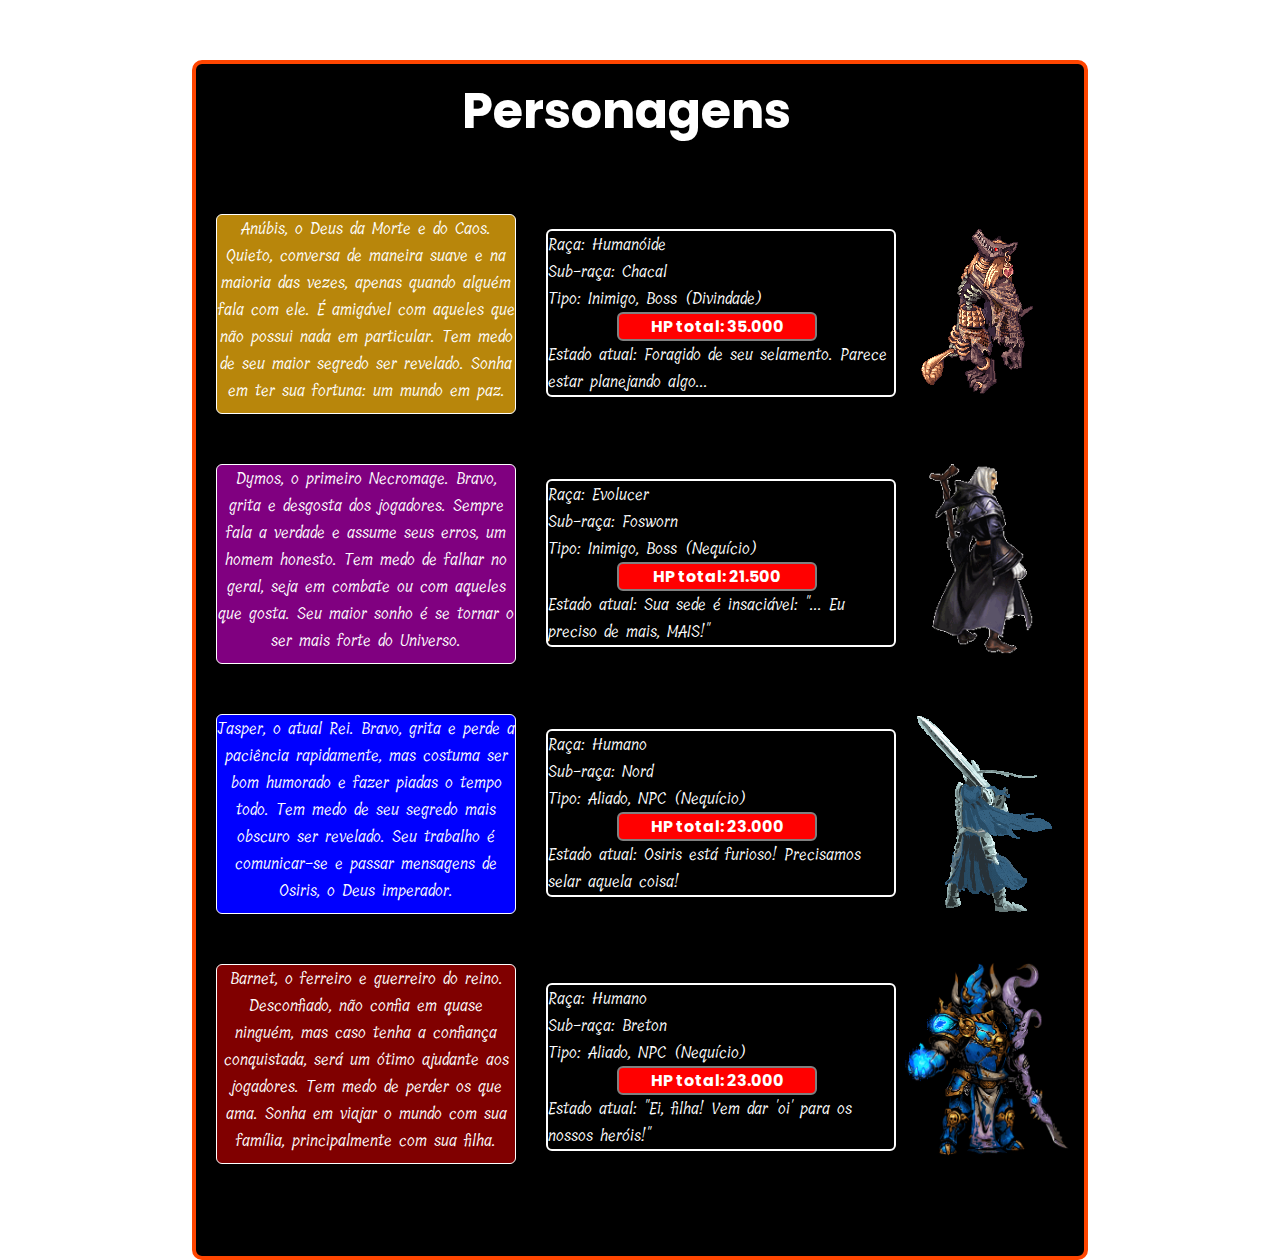
==== index.html @ c74101ae "Add files via upload" ====
<!DOCTYPE html>
<html lang="pt-br">
    <head>
        <title>Aedon Web</title>
        <link rel="shortcut icon" type="image/png" href="src/images/anubis.gif" />
        <meta charset="utf-8">
        <meta http-equiv="X-UA-Compatible" content="IE=edge">
        <meta name="viewport" content="width=device-width, initial-scale=1.0">
        <link rel="stylesheet" href="/src/css/style.css">
    </head>
    <body class="all">
        <video class="backgroundvideo" autoplay muted loop>
            <source src="src/videos/the_background_-_22126 (Original).mp4">
        </video>
        <header class="header">
            <h1 class="logo">Aedon Web</h1>
            <nav class="hnav">

            </nav>
        </header>
        <div>
            <div class="characters">
                <h2>Personagens</h2>
                <div class="dsc">
                    <div class="anubis">
                        <img src="src/images/anubis-ragnarok-anubis.gif">
                    </div>
                    <div class="texta">
                        Anúbis, o Deus da Morte e do Caos. Quieto, conversa de maneira suave e na maioria das vezes, apenas quando alguém fala com ele. É amigável com aqueles
                        que não possui nada em particular. Tem medo de seu maior segredo ser revelado. Sonha em ter sua fortuna: um mundo em paz.
                    </div>
                    <div class="fichaanubis">
                        <div class="especiea">
                            Raça: Humanóide <br>
                            Sub-raça: Chacal <br>
                            Tipo: Inimigo, Boss (Divindade)
                        </div>
                        <div class="statusa">
                            <h4>HP total: 35.000</h4>
                            Estado atual: Foragido de seu selamento. Parece estar planejando algo...
                        </div>
                    </div>
                    <div class="dymos">
                        <img src="src/images/dragons-crown-fantasy.gif">
                    </div>
                    <div class="textb">
                        Dymos, o primeiro Necromage. Bravo, grita e desgosta dos jogadores. Sempre fala a verdade e assume seus erros, um homem honesto. Tem medo
                        de falhar no geral, seja em combate ou com aqueles que gosta. Seu maior sonho é se tornar o ser mais forte do Universo.
                    </div>
                    <div class="fichadymos">
                        <div class="especieb">
                            Raça: Evolucer <br>
                            Sub-raça: Fosworn <br>
                            Tipo: Inimigo, Boss (Nequício)
                        </div>
                        <div class="statusb">
                            <h4>HP total: 21.500</h4>
                            Estado atual: Sua sede é insaciável: "... Eu preciso de mais, MAIS!"
                        </div>
                    </div>
                    <div class="reijasper">
                        <img src="src/images/artorias-dark-souls (1).gif">
                    </div>
                    <div class="textc">
                        Jasper, o atual Rei. Bravo, grita e perde a paciência rapidamente, mas costuma ser bom humorado e fazer piadas o tempo todo. Tem medo
                        de seu segredo mais obscuro ser revelado. Seu trabalho é comunicar-se e passar mensagens de Osiris, o Deus imperador.
                    </div>
                    <div class="fichajasper">
                        <div class="especiec">
                            Raça: Humano <br>
                            Sub-raça: Nord <br>
                            Tipo: Aliado, NPC (Nequício)
                        </div>
                        <div class="statusc">
                            <h4>HP total: 23.000</h4>
                            Estado atual: Osiris está furioso! Precisamos selar aquela coisa!
                        </div>
                    </div>
                    <div class="barnet">
                        <img src="src/images/tzeentch-chosen-warhammer-fantasy.gif">
                    </div>
                    <div class="textd">
                        Barnet, o ferreiro e guerreiro do reino. Desconfiado, não confia em quase ninguém, mas caso tenha a confiança conquistada, será um ótimo ajudante aos
                        jogadores. Tem medo de perder os que ama. Sonha em viajar o mundo com sua família, principalmente com sua filha.    
                    </div>
                    <div class="fichabarnet">
                        <div class="especied">
                            Raça: Humano <br>
                            Sub-raça: Breton <br>
                            Tipo: Aliado, NPC (Nequício)
                        </div>
                        <div class="statusd">
                            <h4>HP total: 23.000</h4>
                            Estado atual: "Ei, filha! Vem dar 'oi' para os nossos heróis!"
                        </div>
                    </div>
                </div>
                
            </div>
        </div>
    </body>
</html>
---- src/css/style.css ----
@import url('https://fonts.googleapis.com/css2?family=Nanum+Pen+Script&family=Poppins:ital,wght@0,300;1,300&family=Tillana&display=swap');

* {
    margin: 0;
    padding: 0;
    box-sizing: border-box;
    font-family: 'Tillana', cursive;
}
.all{
    width: 100%;
    height: 100vh;
    display: flex;
    justify-content: center;
    align-items: center;
    color: white;
}
.backgroundvideo {
    position: fixed;
    top: 0;
    left: 0;
    object-fit: cover;
    width: 100%;
    height: 100%;
    z-index: 1;
}
.header {
    position: absolute;
    z-index: 2;
    top: 0;
    left: 0;
    width: 100%;
    height: 60px;
}
.header button {
    width: 50px;
    height: 50px;
    background: transparent;
    border: 2px solid white;
    outline: gray;
    border-radius: 6px;
    cursor: pointer;
    margin-left: 5px;
    transition: .5s;
}
.logo {
    position: absolute;
    z-index: 99;
    top: 0;
    left: 20px;
    color: white;
    font-family: 'Poppins', cursive;
}
.characters {
    position: absolute;
    display: flex;
    top: 60px;
    left: 15%;
    right: 15%;
    height: 1200px;
    border: 4px solid orangered;
    background-color: black;
    border-radius: 10px;
    z-index: 99;
}
.characters h2 {
    position: absolute;
    font-size: 3.1em;
    top: 10px;
    left: 30%;
    font-family: 'Poppins', sans-serif;
}
.anubis {
    position: absolute;
    top: 150px;
    right: 30px;
    width: 150px;
    height: 200px;
}
.dsc .texta{
    position: relative;
    background-color: darkgoldenrod;
    border: 1px solid white;
    overflow: hidden;
    border-radius: 6px;
    text-align: center;
    top: 150px;
    left: 20px;
    width: 300px;
    height: 200px;    
}
.dsc .textb{
    position: relative;
    background-color: purple;
    border: 1px solid white;
    overflow: hidden;
    border-radius: 6px;
    text-align: center;
    top: 200px;
    left: 20px;
    width: 300px;
    height: 200px;    
}
.dsc .textc{
    position: relative;
    background-color: blue;
    border: 1px solid white;
    overflow: hidden;
    border-radius: 6px;
    text-align: center;
    top: 250px;
    left: 20px;
    width: 300px;
    height: 200px;    
}
.dsc .textd{
    position: relative;
    background-color: maroon;
    border: 1px solid white;
    overflow: hidden;
    border-radius: 6px;
    text-align: center;
    top: 300px;
    left: 20px;
    width: 300px;
    height: 200px;    
}
.fichaanubis {
    position: absolute;
    font-family: 'Poppins', sans-serif;
    border: 2px solid white;
    background-color: black;
    top: 165px;
    left: 350px;
    border-radius: 6px;
    width: 350px;
}
.fichaanubis h4 {
    position: relative;
    font-family: 'Poppins', sans-serif;
    background-color: red;
    border: 2px solid gray;
    border-radius: 6px;
    left: 20%;
    text-align: center;
    width: 200px;
}
.dymos {
    position: absolute;
    top: 400px;
    right: 20px;
    width: 150px;
    height: 200px;
}
.dymos img{
    width: 120px;
    height: 190px;
}
.fichadymos{
    position: absolute;
    font-family: 'Poppins', sans-serif;
    border: 2px solid white;
    background-color: black;
    top: 415px;
    left: 350px;
    border-radius: 6px;
    width: 350px;
}
.fichadymos h4 {
    position: relative;
    font-family: 'Poppins', sans-serif;
    background-color: red;
    border: 2px solid gray;
    border-radius: 6px;
    left: 20%;
    text-align: center;
    width: 200px;
}
.reijasper {
    position: absolute;
    top: 650px;
    right: 55px;
    width: 150px;
    height: 200px;
}
.fichajasper{
    position: absolute;
    font-family: 'Poppins', sans-serif;
    border: 2px solid white;
    background-color: black;
    top: 665px;
    left: 350px;
    border-radius: 6px;
    width: 350px;
}
.fichajasper h4 {
    position: relative;
    font-family: 'Poppins', sans-serif;
    background-color: red;
    border: 2px solid gray;
    border-radius: 6px;
    left: 20%;
    text-align: center;
    width: 200px;
}
.barnet {
    position: absolute;
    bottom: 100px;
    right: 35px;
    width: 150px;
    height: 200px;
}
.barnet img{
    width: 175px;
    height: 200px;
}
.fichabarnet{
    position: absolute;
    font-family: 'Poppins', sans-serif;
    border: 2px solid white;
    background-color: black;
    bottom: 105px;
    left: 350px;
    border-radius: 6px;
    width: 350px;
}
.fichabarnet h4 {
    position: relative;
    font-family: 'Poppins', sans-serif;
    background-color: red;
    border: 2px solid gray;
    border-radius: 6px;
    left: 20%;
    text-align: center;
    width: 200px;
}
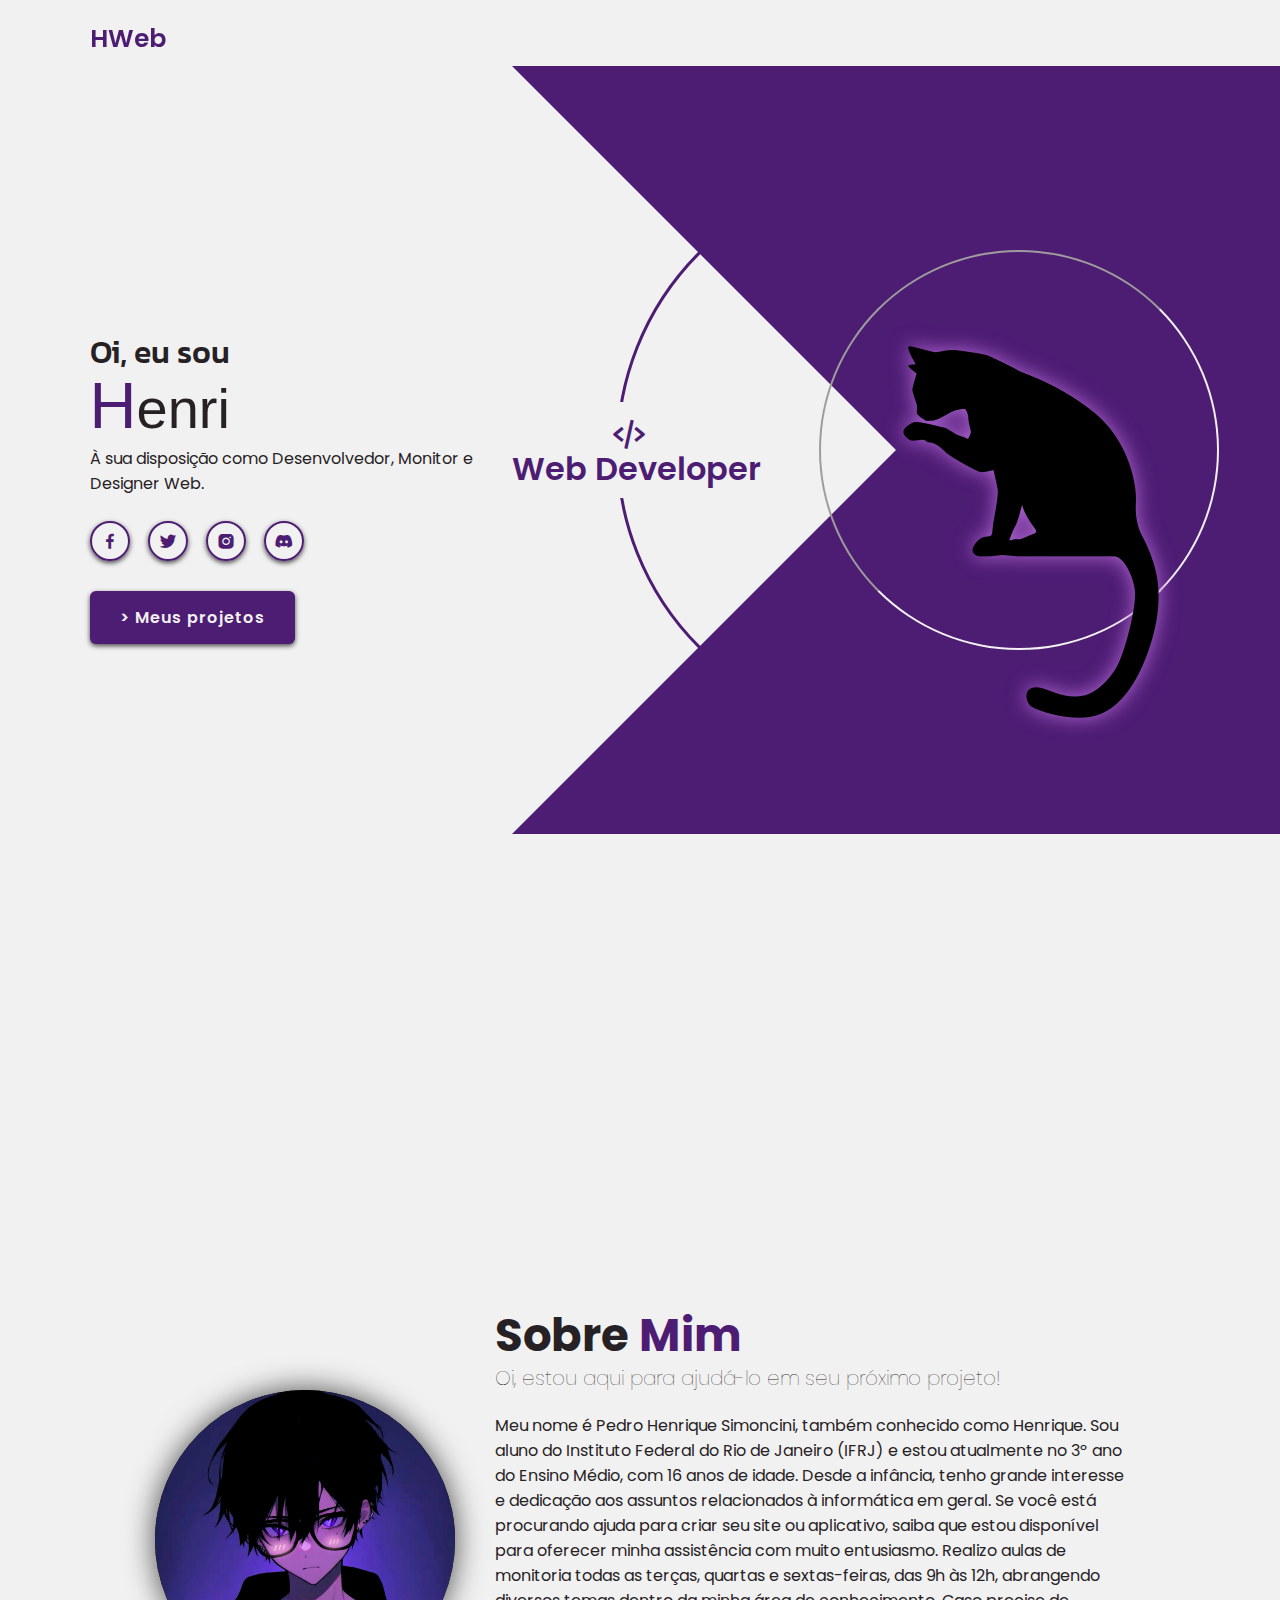
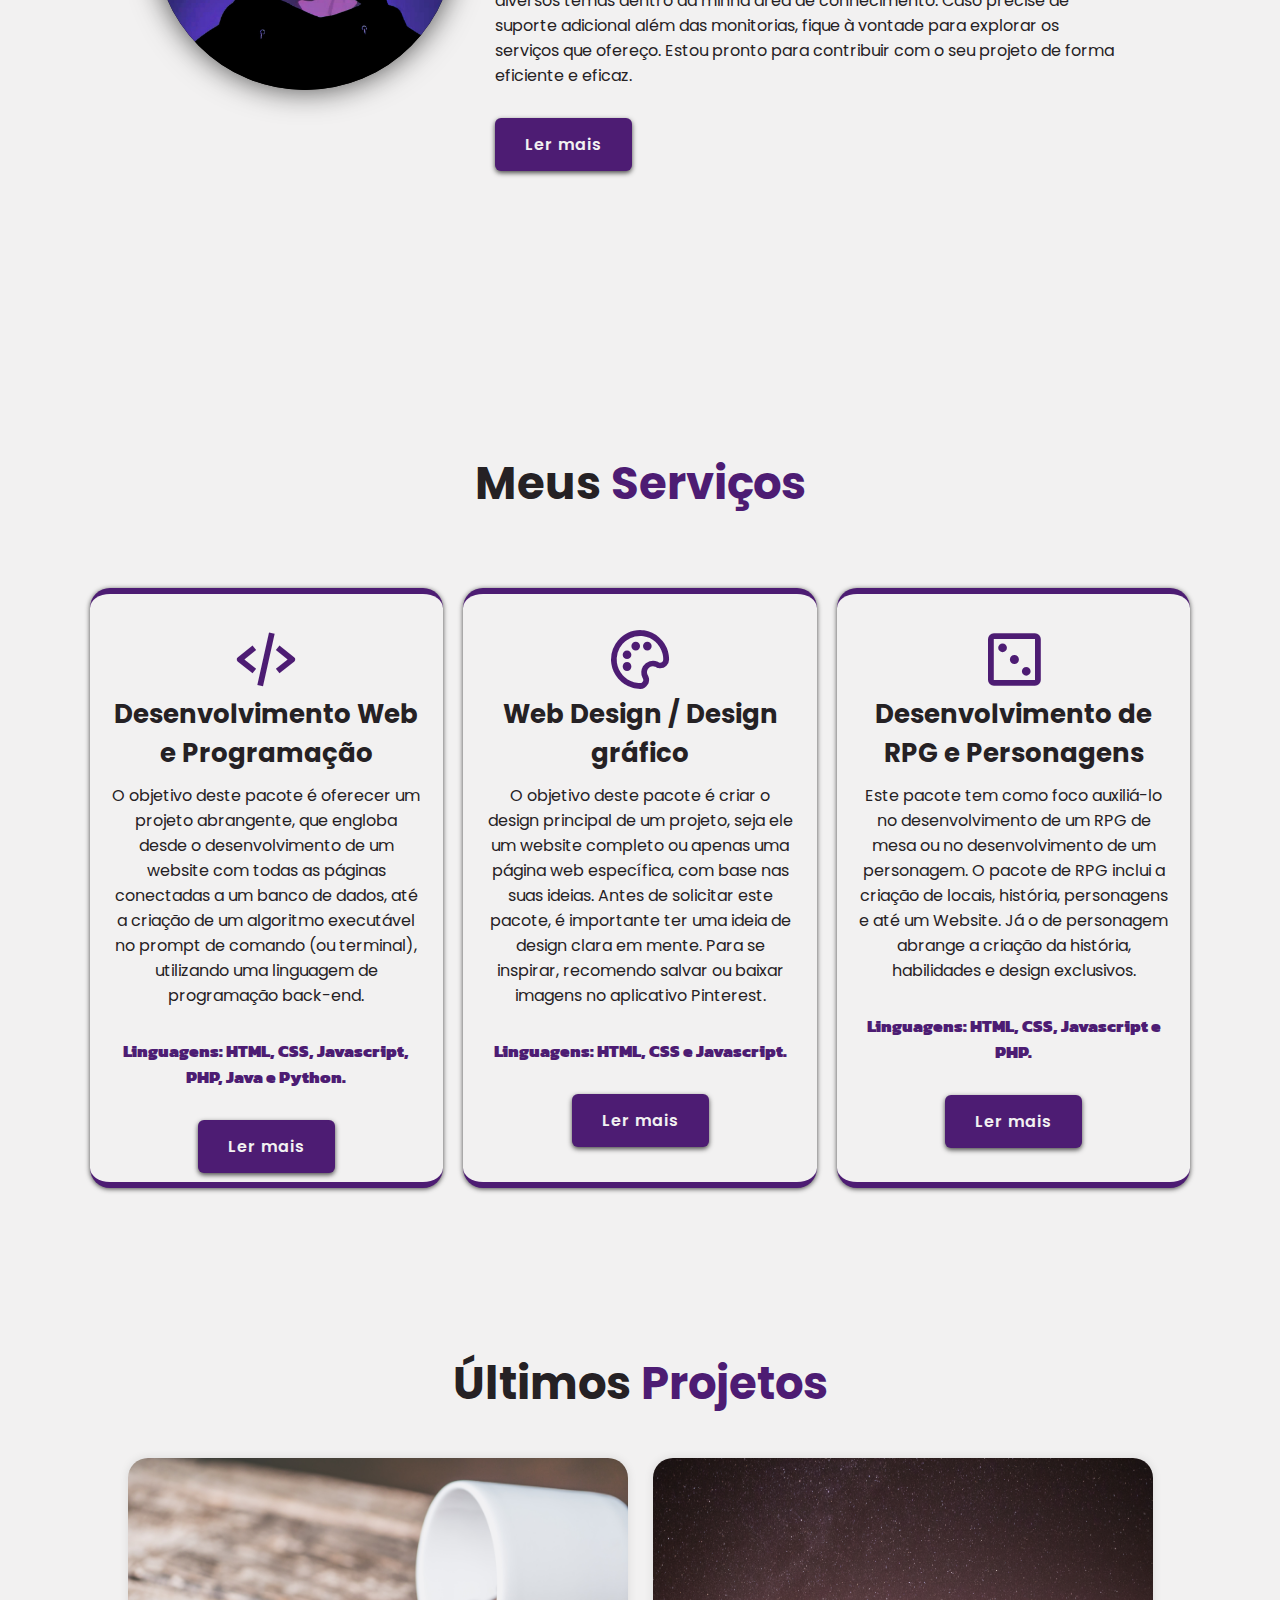
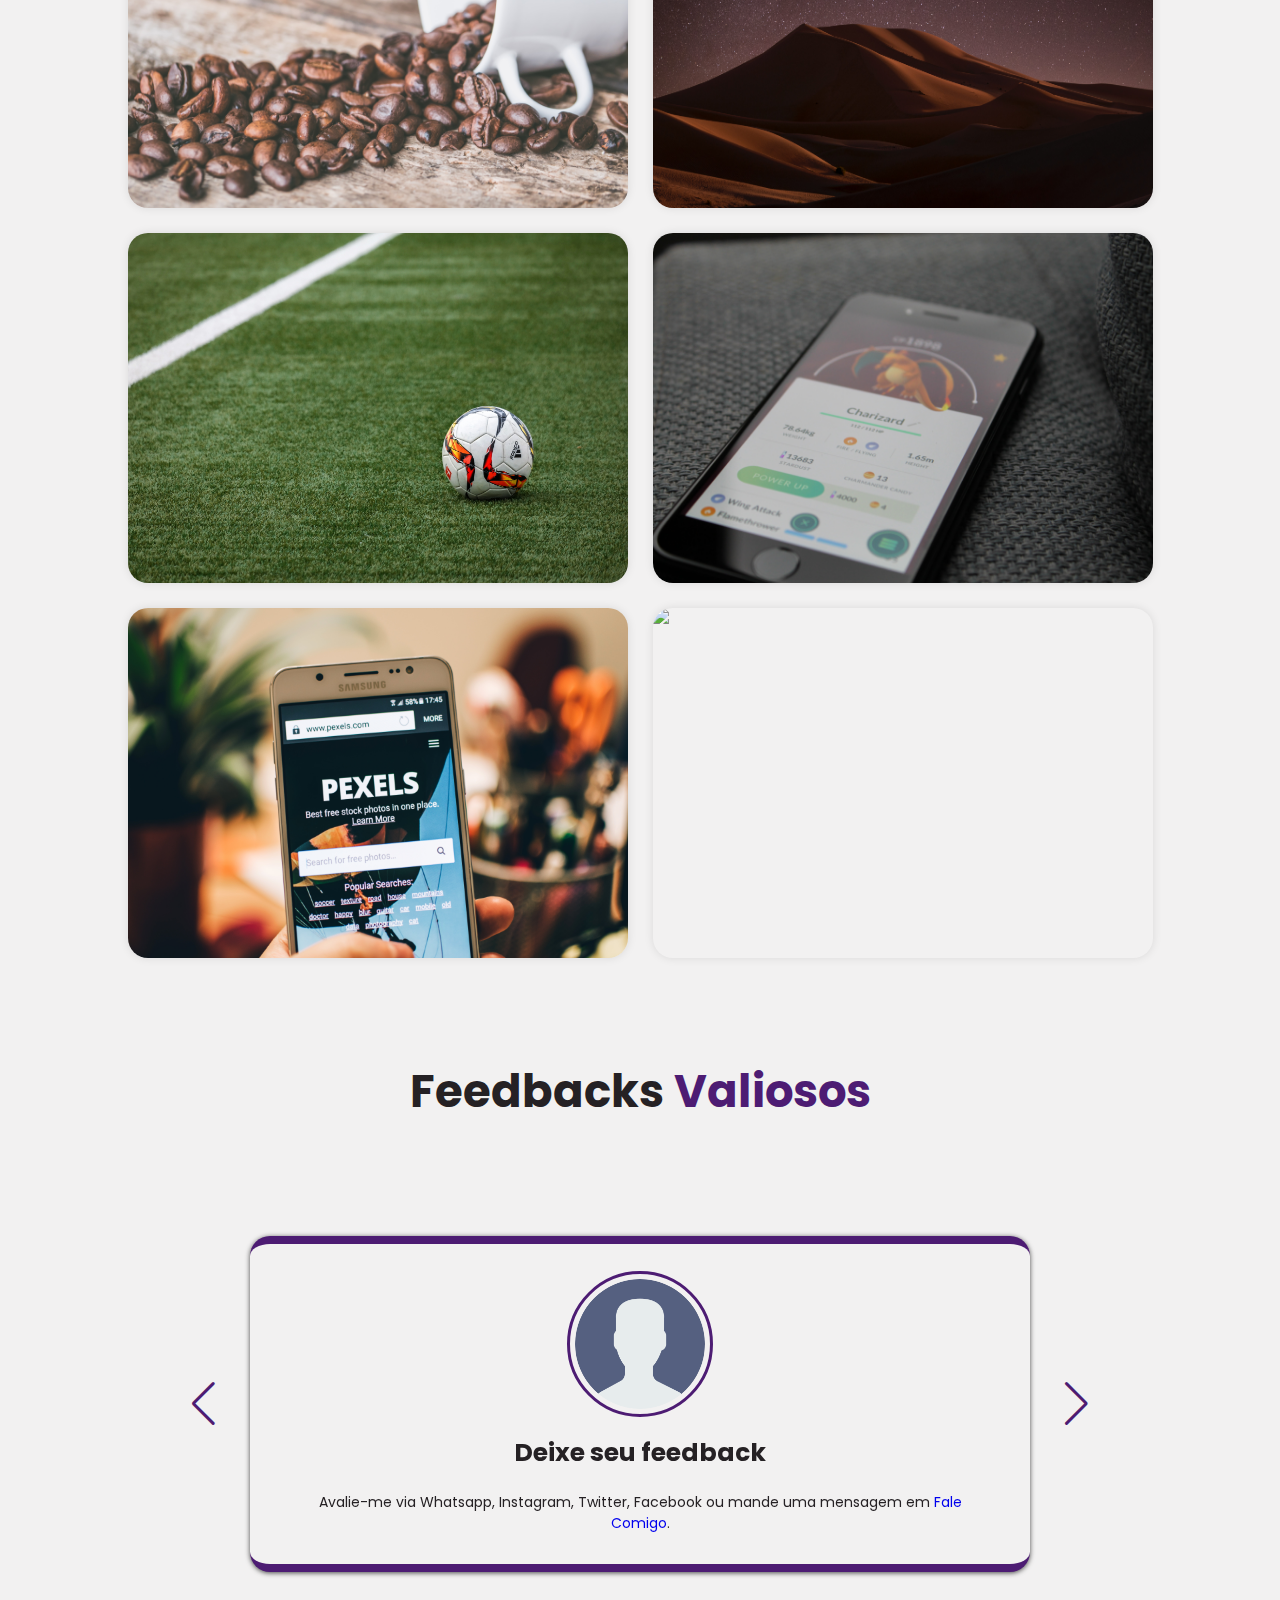
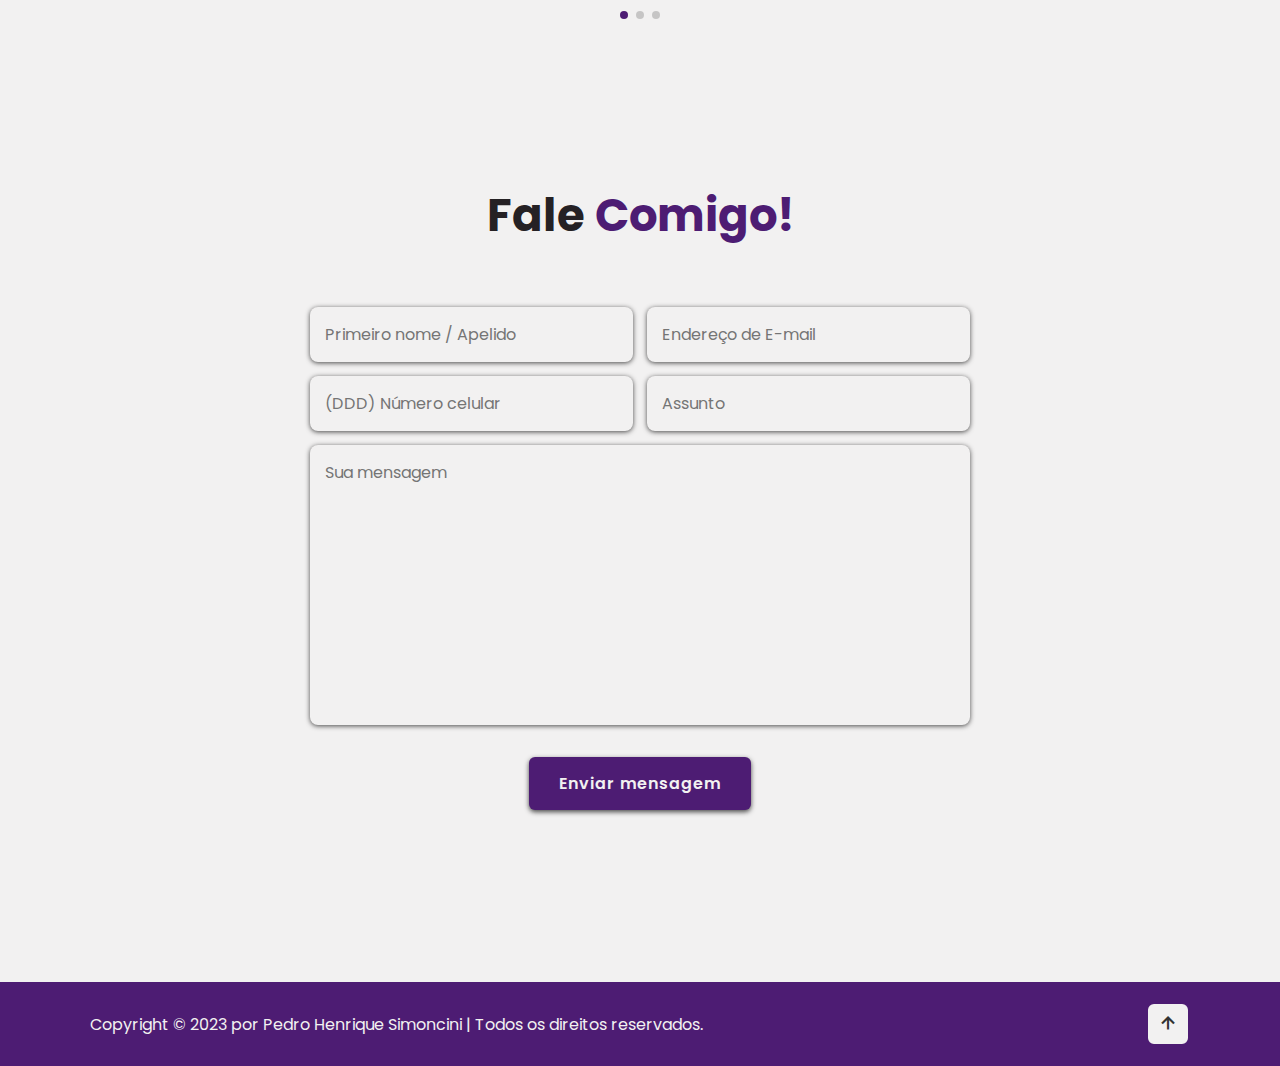
==== commit bd1c7aa1: "Add files via upload" ====
--- a/index.html
+++ b/index.html
@@ -1,102 +1,286 @@
 <!DOCTYPE html>
 <html lang="pt-br">
-    <head>
-        <title>Aedon Web</title>
-        <link rel="shortcut icon" type="image/png" href="src/images/anubis.gif" />
-        <meta charset="utf-8">
-        <meta http-equiv="X-UA-Compatible" content="IE=edge">
-        <meta name="viewport" content="width=device-width, initial-scale=1.0">
-        <link rel="stylesheet" href="/src/css/style.css">
-    </head>
-    <body class="all">
-        <video class="backgroundvideo" autoplay muted loop>
-            <source src="src/videos/the_background_-_22126 (Original).mp4">
-        </video>
-        <header class="header">
-            <h1 class="logo">Aedon Web</h1>
-            <nav class="hnav">
-
-            </nav>
-        </header>
-        <div>
-            <div class="characters">
-                <h2>Personagens</h2>
-                <div class="dsc">
-                    <div class="anubis">
-                        <img src="src/images/anubis-ragnarok-anubis.gif">
+<!--
+Duplicar Linha = Shift + Alt + Seta
+Mover Linha = Alt + Seta
+Apagar Linha = Ctrl + Shift + K
+Multi Ocorrências = Ctrl + D
+Multi Seleção = Alt + Click
+Zen Mode = Ctrl + K Z
+IntelliSense = Ctrl + Espaço-->
+
+<head>
+    <meta charset="UTF-8">
+    <meta http-equiv="X-UA-Compatible" content="IE=edge">
+    <meta name="viewport" content="width=device-width, initial-scale=1.0">
+    <link rel="shortcut icon" type="image/png" href="images/letter-h.png">
+    <title>Henri's Web Assistant</title>
+    <link href="https://fonts.cdnfonts.com/css/warm-stories" rel="stylesheet">
+    <link href="https://fonts.cdnfonts.com/css/little-penguin" rel="stylesheet">
+    <link rel="preconnect" href="https://fonts.googleapis.com">
+    <link rel="preconnect" href="https://fonts.gstatic.com" crossorigin>
+    <link
+        href="https://fonts.googleapis.com/css2?family=Kanit:ital,wght@1,200&family=Lugrasimo&family=Montserrat:wght@500&family=Poppins:wght@500&display=swap"
+        rel="stylesheet">
+    <!-- swiper css -->
+    <link rel="stylesheet" href="https://cdn.jsdelivr.net/npm/swiper@10/swiper-bundle.min.css" />
+
+    <!-- box icons -->
+    <link href='https://unpkg.com/boxicons@2.1.4/css/boxicons.min.css' rel='stylesheet'>
+
+    <!-- custom css -->
+    <link rel="stylesheet" href="src/css/style.css">
+</head>
+
+<body>
+    <!-- header design -->
+    <header class="header">
+        <a href="index.html" class="logo">HWeb</a>
+        <nav class="navbar">
+            <a href="#home" class="active">Início</a>
+            <a href="#about">Sobre</a>
+            <a href="#services">Serviços</a>
+            <a href="#portfolio">Portfolio</a>
+            <a href="#contact">Contato</a>
+        </nav>
+        <div class="bx bx-moon" id="darkMode-icon"></div>
+
+        <div class="bx bx-menu" id="menu-icon"></div>
+    </header>
+    <!-- home section design -->
+    <section class="home" id="home">
+        <div class="home-content">
+            <h3>Oi, eu sou</h3>
+            <h1>Henri</h1>
+            <p>À sua disposição como Desenvolvedor, Monitor e Designer Web.</p>
+            <div class="social-media">
+                <a target="_blank" href="https://www.facebook.com/profile.php?id=100011572300185"><i
+                        class='bx bxl-facebook'></i></a>
+                <a target="_blank" href="https://twitter.com/henritdb"><i class='bx bxl-twitter'></i></a>
+                <a target="_blank" href="https://www.instagram.com/henri_eb/"><i class='bx bxl-instagram-alt'></i></a>
+                <a target="_blank" href="https://discord.gg/rafBBfaaJK"><i class='bx bxl-discord-alt'></i></a>
+            </div>
+            <a href="#portfolio" class="btn">> Meus projetos</a>
+        </div>
+        <div class="profession-container">
+            <div class="profession-box">
+                <div class="profession" style="--i:0;">
+                    <i class='bx bx-code-alt'></i>
+                    <h3>Web Developer</h3>
+                </div>
+                <div class="profession" style="--i:1;">
+                    <i class='bx bx-palette'></i>
+                    <h3>Web Designer</h3>
+                </div>
+                <div class="profession" style="--i:2;">
+                    <i class='bx bxs-edit-alt'></i>
+                    <h3>Photo Editor</h3>
+                </div>
+                <div class="profession" style="--i:3;">
+                    <i class='bx bx-dice-3'></i>
+                    <h3>Web Helper</h3>
+                </div>
+                <div class="circle">
+                </div>
+            </div>
+            <div class="overlay">
+            </div>
+            <div class="home-img">
+                <img src="src/images/pngwing.com (19).png">
+            </div>
+        </div>
+
+    </section>
+    <!-- about section design -->
+    <section class="about" id="about">
+
+        <div class="about-img">
+            <img src="src/images/Design sem nome (1).png" alt="">
+        </div>
+        <div class="about-content">
+            <h2 class="heading">Sobre <span>Mim</span></h2>
+            <h3>Oi, estou aqui para ajudá-lo em seu próximo projeto!</h3>
+            <p>Meu nome é Pedro Henrique Simoncini, também conhecido como Henrique. Sou aluno do Instituto Federal do
+                Rio de Janeiro (IFRJ) e estou atualmente no 3º ano do Ensino Médio, com 16 anos de idade. Desde a
+                infância, tenho grande interesse e dedicação aos assuntos relacionados à informática em geral.
+
+                Se você está procurando ajuda para criar seu site ou aplicativo, saiba que estou disponível para
+                oferecer minha assistência com muito entusiasmo. Realizo aulas de monitoria todas as terças, quartas e
+                sextas-feiras, das 9h às 12h, abrangendo diversos temas dentro da minha área de conhecimento.
+
+                Caso precise de suporte adicional além das monitorias, fique à vontade para explorar os serviços que
+                ofereço. Estou pronto para contribuir com o seu projeto de forma eficiente e eficaz.</p>
+            <a href="about.html" class="btn">Ler mais</a>
+        </div>
+    </section>
+    <!-- services section design -->
+    <section class="services" id="services">
+        <h2 class="heading">Meus <span>Serviços</span></h2>
+        <div class="services-container">
+            <div class="services-box">
+                <i class=' bx bx-code-alt'></i>
+                <h3>Desenvolvimento Web e Programação</h3>
+                <p>O objetivo deste pacote é oferecer um projeto abrangente, que engloba desde o desenvolvimento de um
+                    website com todas as páginas conectadas a um banco de dados, até a criação de um algoritmo
+                    executável no prompt de comando (ou terminal), utilizando uma linguagem de programação back-end.<br>
+                <div class="linguagem">Linguagens: HTML, CSS, Javascript, PHP, Java e Python.</div>
+                </p>
+                <a href="services.html" class="btn">Ler mais</a>
+            </div>
+            <div class="services-box">
+                <i class='bx bx-palette'></i>
+                <h3>Web Design / Design gráfico</h3>
+                <p>O objetivo deste pacote é criar o design principal de um projeto, seja ele um website completo ou
+                    apenas uma página web específica, com base nas suas ideias. Antes de solicitar este pacote, é
+                    importante ter uma ideia de design clara em mente. Para se inspirar, recomendo salvar ou baixar
+                    imagens no aplicativo Pinterest.<br>
+                <div class="linguagem">Linguagens: HTML, CSS e Javascript.</div>
+                </p>
+                <a href="services.html" class="btn">Ler mais</a>
+            </div>
+            <div class="services-box">
+                <i class='bx bx-dice-3'></i>
+                <h3>Desenvolvimento de RPG e Personagens</h3>
+                <p>Este pacote tem como foco auxiliá-lo no desenvolvimento de um RPG de mesa ou no
+                    desenvolvimento de um personagem. O pacote de RPG inclui a criação de locais, história,
+                    personagens e até um Website. Já o de personagem abrange a
+                    criação da história, habilidades e design exclusivos.<br>
+                <div class="linguagem">Linguagens: HTML, CSS, Javascript e PHP.</div>
+                </p>
+
+                <a href="services.html" class="btn">Ler mais</a>
+            </div>
+        </div>
+    </section>
+    <!-- portfolio section design -->
+    <section class="portfolio" id="portfolio">
+        <h2 class="heading">Últimos <span>Projetos</span></h2>
+        <div class="portfolio-container">
+            <div class="portfolio-box">
+                <img src="src/images/pexels-jessica-lewis-creative-606545.jpg">
+                <div class="portfolio-layer">
+                    <h4>Web Caffe</h4>
+                    <p>Um Website dedicado a uma loja de café. Feito com o sonho de
+                        criar uma cafeteria acolhedora para entusiastas da leitura, jogadores e programadores.</p>
+                    <a href="comingsoon.html"><i class=' bx bx-link-external'></i></a>
+                </div>
+            </div>
+            <div class="portfolio-box">
+                <img src="src/images/pexels-walid-ahmad-847402.jpg">
+                <div class="portfolio-layer">
+                    <h4>Aedon Web RPG</h4>
+                    <p>Futuro website destinado a criar um player online para RPG de mesa, com recursos de
+                        personalização e servidores.
+                    </p>
+                    <a href="comingsoon.html"><i class=' bx bx-link-external'></i></a>
+                </div>
+            </div>
+            <div class="portfolio-box">
+                <img src="src/images/pexels-pixabay-274506.jpg">
+                <div class="portfolio-layer">
+                    <h4>Soccer Store</h4>
+                    <p>Uma pequena loja virtual para marketing de recursos relacionados a futebol.</p>
+                    <a href="comingsoon.html"><i class=' bx bx-link-external'></i></a>
+                </div>
+            </div>
+            <div class="portfolio-box">
+                <img src="src/images/pexels-anton-243698.jpg">
+                <div class="portfolio-layer">
+                    <h4>Pokébattle Simulator</h4>
+                    <p>Pequeno jogo interativo feito em linguagem Java, com ASCII Art, executável no CMD.</p>
+                    <a href="comingsoon.html"><i class=' bx bx-link-external'></i></a>
+                </div>
+            </div>
+            <div class="portfolio-box">
+                <img src="src/images/pexels-lisa-fotios-192273.jpg">
+                <div class="portfolio-layer">
+                    <h4>Websites Responsivos</h4>
+                    <p>Demonstrações de sites funcionais em diferentes plataformas digitais.</p>
+                    <a href="comingsoon.html"><i class=' bx bx-link-external'></i></a>
+                </div>
+            </div>
+            <div class="portfolio-box">
+                <img src="src/images/pexels-nataliya-vaitkevich-8939264.jpg">
+                <div class="portfolio-layer">
+                    <h4>Vet Web</h4>
+                    <p>Um Website para atendimento virtual de animais, desenvolvido para clínicas veterinárias.</p>
+                    <a href="comingsoon.html"><i class=' bx bx-link-external'></i></a>
+                </div>
+            </div>
+
+        </div>
+    </section>
+    <!-- testimonial design -->
+    <h2 class="heading">Feedbacks <span>Valiosos</span></h2>
+    <div class="testimonial-container">
+        <div class="testimonial-wrapper">
+            <div class="testimonial-box mySwiper">
+                <div class="testimonial-content swiper-wrapper">
+                    <div class="testimonial-slide swiper-slide">
+                        <img src="src/images/user (1).png" alt="">
+                        <h3>Deixe seu feedback</h3>
+                        <p>Avalie-me via Whatsapp, Instagram, Twitter, Facebook ou mande uma mensagem em <a
+                                href="#contact">Fale Comigo</a>.</p>
                     </div>
-                    <div class="texta">
-                        Anúbis, o Deus da Morte e do Caos. Quieto, conversa de maneira suave e na maioria das vezes, apenas quando alguém fala com ele. É amigável com aqueles
-                        que não possui nada em particular. Tem medo de seu maior segredo ser revelado. Sonha em ter sua fortuna: um mundo em paz.
+                    <div class="testimonial-slide swiper-slide">
+                        <img src="src/images/user (1).png" alt="">
+                        <h3>Deixe seu feedback</h3>
+                        <p>Avalie-me via Whatsapp, Instagram, Twitter, Facebook ou mande uma mensagem em <a
+                                href="#contact">Fale Comigo</a>.</p>
                     </div>
-                    <div class="fichaanubis">
-                        <div class="especiea">
-                            Raça: Humanóide <br>
-                            Sub-raça: Chacal <br>
-                            Tipo: Inimigo, Boss (Divindade)
-                        </div>
-                        <div class="statusa">
-                            <h4>HP total: 35.000</h4>
-                            Estado atual: Foragido de seu selamento. Parece estar planejando algo...
-                        </div>
+                    <div class="testimonial-slide swiper-slide">
+                        <img src="src/images/user (1).png" alt="">
+                        <h3>Deixe seu feedback</h3>
+                        <p>Avalie-me via Whatsapp, Instagram, Twitter, Facebook ou mande uma mensagem em <a
+                                href="#contact">Fale Comigo</a>.</p>
                     </div>
-                    <div class="dymos">
-                        <img src="src/images/dragons-crown-fantasy.gif">
-                    </div>
-                    <div class="textb">
-                        Dymos, o primeiro Necromage. Bravo, grita e desgosta dos jogadores. Sempre fala a verdade e assume seus erros, um homem honesto. Tem medo
-                        de falhar no geral, seja em combate ou com aqueles que gosta. Seu maior sonho é se tornar o ser mais forte do Universo.
-                    </div>
-                    <div class="fichadymos">
-                        <div class="especieb">
-                            Raça: Evolucer <br>
-                            Sub-raça: Fosworn <br>
-                            Tipo: Inimigo, Boss (Nequício)
-                        </div>
-                        <div class="statusb">
-                            <h4>HP total: 21.500</h4>
-                            Estado atual: Sua sede é insaciável: "... Eu preciso de mais, MAIS!"
-                        </div>
-                    </div>
-                    <div class="reijasper">
-                        <img src="src/images/artorias-dark-souls (1).gif">
-                    </div>
-                    <div class="textc">
-                        Jasper, o atual Rei. Bravo, grita e perde a paciência rapidamente, mas costuma ser bom humorado e fazer piadas o tempo todo. Tem medo
-                        de seu segredo mais obscuro ser revelado. Seu trabalho é comunicar-se e passar mensagens de Osiris, o Deus imperador.
-                    </div>
-                    <div class="fichajasper">
-                        <div class="especiec">
-                            Raça: Humano <br>
-                            Sub-raça: Nord <br>
-                            Tipo: Aliado, NPC (Nequício)
-                        </div>
-                        <div class="statusc">
-                            <h4>HP total: 23.000</h4>
-                            Estado atual: Osiris está furioso! Precisamos selar aquela coisa!
-                        </div>
-                    </div>
-                    <div class="barnet">
-                        <img src="src/images/tzeentch-chosen-warhammer-fantasy.gif">
-                    </div>
-                    <div class="textd">
-                        Barnet, o ferreiro e guerreiro do reino. Desconfiado, não confia em quase ninguém, mas caso tenha a confiança conquistada, será um ótimo ajudante aos
-                        jogadores. Tem medo de perder os que ama. Sonha em viajar o mundo com sua família, principalmente com sua filha.    
-                    </div>
-                    <div class="fichabarnet">
-                        <div class="especied">
-                            Raça: Humano <br>
-                            Sub-raça: Breton <br>
-                            Tipo: Aliado, NPC (Nequício)
-                        </div>
-                        <div class="statusd">
-                            <h4>HP total: 23.000</h4>
-                            Estado atual: "Ei, filha! Vem dar 'oi' para os nossos heróis!"
-                        </div>
-                    </div>
-                </div>
-                
-            </div>
-        </div>
-    </body>
+                </div>
+                <div class="swiper-button-next"></div>
+                <div class="swiper-button-prev"></div>
+                <div class="swiper-pagination"></div>
+
+            </div>
+        </div>
+    </div>
+    <!-- contact section design -->
+    <div class="bg-contact">
+        <section class="contact" id="contact">
+            <h2 class="heading">Fale <span>Comigo!</span></h2>
+            <form onsubmit="sendEmail(); reset(); return false">
+                <div class="input-box">
+                    <input id="user" autocomplete="off" type="text" placeholder="Primeiro nome / Apelido" required>
+                    <input id="email" autocomplete="off" type="email" placeholder="Endereço de E-mail" required>
+                </div>
+                <div class="input-box">
+                    <input id="number" autocomplete="off" type="tel" placeholder="(DDD) Número celular" required>
+                    <input id="subject" autocomplete="off" type="text" placeholder="Assunto" required>
+                </div>
+                <textarea maxlength="600" autocomplete="off" id="message" cols="30" rows="10" placeholder="Sua mensagem"
+                    required></textarea>
+                <input type="submit" value="Enviar mensagem" class="btn">
+            </form>
+        </section>
+    </div>
+
+    <!-- footer design -->
+    <footer class="footer">
+        <div class="footer-text">
+            <p>Copyright &copy; 2023 por Pedro Henrique Simoncini | Todos os direitos reservados.</p>
+        </div>
+        <div class="footer-iconTop">
+            <a href="#home"><i class='bx bx-up-arrow-alt'></i></a>
+        </div>
+    </footer>
+
+    <!-- scroll reveal -->
+    <script src="https://unpkg.com/scrollreveal"></script>
+
+    <!-- swiper js -->
+    <script src="https://cdn.jsdelivr.net/npm/swiper@10/swiper-bundle.min.js"></script>
+
+    <!-- custom js -->
+    <script src="https://smtpjs.com/v3/smtp.js"></script>
+    <script src="src/js/script.js"></script>
+</body>
+
 </html>--- a/src/css/style.css
+++ b/src/css/style.css
@@ -1,235 +1,1687 @@
-@import url('https://fonts.googleapis.com/css2?family=Nanum+Pen+Script&family=Poppins:ital,wght@0,300;1,300&family=Tillana&display=swap');
+/*
+font-family: 'Lugrasimo', cursive;
+font-family: 'Montserrat', sans-serif;
+font-family: 'Poppins', sans-serif;
+font-family: 'Kanit', sans-serif;
+font-family: 'Little Penguin', sans-serif;
+*/
+
 
 * {
     margin: 0;
     padding: 0;
     box-sizing: border-box;
-    font-family: 'Tillana', cursive;
-}
-.all{
-    width: 100%;
-    height: 100vh;
-    display: flex;
-    justify-content: center;
-    align-items: center;
-    color: white;
-}
-.backgroundvideo {
+    text-decoration: none;
+    border: none;
+    outline: none;
+    scroll-behavior: smooth;
+    font-family: 'Poppins', sans-serif;
+}
+
+:root {
+    --bg-color: #F2F1F1;
+    --text-color: #252124;
+    --main-color: #4D1C73;
+    --white-color: #F2F1F1;
+    --title-color: #B468D5;
+    --shadow-color: rgba(0, 0, 0, .7);
+}
+
+.dark-mode {
+    --bg-color: black;
+    --text-color: #F2F1F1;
+    --shadow-color: #4D1C73;
+    --main-color: #712CA5;
+}
+
+html {
+    font-size: 62.5%;
+    overflow-x: hidden;
+}
+
+body {
+    background: var(--bg-color);
+    color: var(--text-color);
+}
+
+.services-body {
+    background: black;
+}
+
+.services-body section {
+    min-height: 100vh;
+    padding: unset;
+}
+
+.header {
     position: fixed;
     top: 0;
+    justify-content: space-between;
     left: 0;
-    object-fit: cover;
+    width: 100%;
+    padding: 2rem 7%;
+    background: transparent;
+    display: flex;
+    align-items: center;
+    z-index: 100;
+    transition: .5s;
+}
+
+.servicebody .header {
+    background-color: #4D1C73;
+}
+
+.header.sticky {
+    background: var(--bg-color);
+    box-shadow: 0 .1rem 1rem var(--shadow-color);
+    z-index: 100;
+}
+
+.logo {
+    font-size: 2.5rem;
+    color: var(--main-color);
+    font-weight: 600;
+    cursor: default;
+    margin-right: auto;
+}
+
+.back-btn {
+    font-size: 2.5rem;
+    color: var(--white-color);
+    font-weight: 500;
+    cursor: pointer;
+    margin-right: auto;
+    border-radius: 25px;
+    padding: 0.3rem 1rem;
+    transition: .2s ease-in-out;
+}
+
+.back-btn:hover {
+    background-color: white;
+    color: black;
+}
+
+.navbar a {
+    position: relative;
+    z-index: 100;
+    font-size: 1.7rem;
+    color: var(--white-color);
+    font-weight: 500;
+    margin-right: 3.5rem;
+}
+
+.header.sticky .navbar a {
+    color: var(--text-color);
+    z-index: 100;
+}
+
+.header.sticky a {
+    color: var(--main-color);
+}
+
+.header.sticky .back-btn:hover {
+    color: var(--white-color);
+    background-color: black;
+}
+
+.header.sticky .navbar a.active {
+    color: var(--main-color);
+    z-index: 100;
+    width: 100%;
+}
+
+.header.sticky .navbar a::before {
+    background: var(--main-color);
+    opacity: .7;
+}
+
+.navbar a.active::before {
+    content: '';
+    position: absolute;
+    left: 0;
+    bottom: -6px;
+    width: 100%;
+    height: .2rem;
+    background: var(--white-color);
+
+}
+
+#darkMode-icon {
+    font-size: 2.4rem;
+    color: var(--bg-color);
+    cursor: pointer;
+    display: block;
+    z-index: 100;
+}
+
+#menu-icon {
+    font-size: 3.6rem;
+    color: var(--text-color);
+    display: none;
+}
+
+.header.sticky #darkMode-icon {
+    color: var(--text-color);
+    opacity: .9;
+}
+
+body section {
+    min-height: 100vh;
+    padding: 10rem 7% 2rem;
+}
+
+.welcome {
+    position: relative;
+    overflow: hidden;
+    display: flex;
+    align-items: center;
+    justify-content: center;
     width: 100%;
     height: 100%;
     z-index: 1;
-}
-.header {
+    background-color: black;
+}
+
+.welcome .welcome-content {
     position: absolute;
-    z-index: 2;
+    padding: 10rem;
+    bottom: 5rem;
+    text-align: center;
+    z-index: 99;
+    line-height: 6rem;
+}
+
+.welcome .welcome-content h1 {
+    font-family: 'Kanit', sans-serif;
+    font-weight: 300;
+    color: var(--white-color);
+    font-size: 4.6em;
+}
+
+.welcome .welcome-content h2 {
+    font-family: 'Poppins', sans-serif;
+    font-size: 1.6em;
+    font-weight: 100;
+    color: white;
+}
+
+.sections {
+    background-color: white;
+    justify-content: center;
+    display: flex;
+    flex-wrap: wrap;
+}
+
+.welcome img {
+    overflow: hidden;
+    filter: brightness(40%);
+    position: relative;
     top: 0;
+    width: 100%;
+    height: 100%;
+    z-index: -1;
+}
+
+.presentation {
+    position: relative;
+    justify-content: center;
+    flex-wrap: wrap;
+    text-align: center;
+    padding: 7rem 10rem;
+    width: 100%;
+    height: 100%;
+    z-index: 50;
+    background-color: black;
+    overflow: hidden;
+}
+
+.presentation img {
+    position: absolute;
+    opacity: 0.1;
+    z-index: -1;
+    width: 100%;
+    height: 100%;
+}
+
+.presentation h1 {
+    font-family: 'Poppins', sans-serif;
+    text-align: center;
+    margin-top: 10rem;
+    font-size: 4.5em;
+    letter-spacing: 1px;
+    font-weight: 400;
+    color: var(--white-color);
+}
+
+.presentation h2 {
+    font-family: 'Kanit', sans-serif;
+    margin-top: 2rem;
+    letter-spacing: 1px;
+    color: var(--white-color);
+    font-size: 1.6em;
+    font-weight: 100;
+    padding: 0rem 1rem;
+}
+
+.presentation-content {
+    padding: 3rem 5% 3rem 5%;
+    display: flex;
+    justify-content: space-evenly;
+    flex-wrap: wrap;
+}
+
+.card {
+    display: flex;
+    flex-direction: column;
+    align-items: center;
+    justify-content: space-around;
+    min-width: 25rem;
+    max-width: 35rem;
+    padding: 20px 1px;
+    margin: 5rem 2rem;
+    text-align: center;
+    position: relative;
+    cursor: default;
+    box-shadow: 0 10px 15px -3px var(--main-color), 0 4px 6px -4px var(--white-color);
+    border-radius: 10px;
+    background-color: black;
+    background: linear-gradient(45deg, #B468D5 0%, var(--main-color) 100%);
+    transition: .2s cubic-bezier(0.55, 0.085, 0.68, 0.53);
+}
+
+.card:hover {
+    scale: 1.05;
+}
+
+.content {
+    padding: 20px;
+}
+
+.content .price {
+    color: var(--white-color);
+    font-weight: 800;
+    font-size: 50px;
+    text-shadow: 0px 0px 10px rgba(0, 0, 0, 0.42);
+}
+
+.content .description {
+    color: rgba(255, 255, 255, 0.6);
+    margin-top: 10px;
+    font-size: 14px;
+}
+
+.content .title {
+    font-weight: 800;
+    text-transform: uppercase;
+    color: rgba(255, 255, 255, 0.64);
+    margin-top: 10px;
+    font-size: 25px;
+    letter-spacing: 1px;
+}
+
+#buybutton {
+    -webkit-user-select: none;
+    -moz-user-select: none;
+    user-select: none;
+    border: none;
+    outline: none;
+    color: var(--white-color);
+    text-transform: uppercase;
+    font-weight: 300;
+    font-size: 1.2rem;
+    padding: 0.75rem 1.5rem;
+    background-color: black;
+    border-radius: 0.5rem;
+    width: 90%;
+    text-shadow: 0px 4px 18px #2c3442;
+}
+
+#buybutton:hover {
+    scale: 1.03;
+    color: #B468D5;
+    cursor: pointer;
+}
+
+.tips {
+    position: relative;
+    width: 100%;
+    height: 100%;
+    justify-content: center;
+    text-align: center;
+    color: var(--white-color);
+    background-color: black;
+}
+
+.tips h1 {
+    font-family: 'Poppins', sans-serif;
+    text-align: center;
+    margin-top: 10rem;
+    font-size: 4.5em;
+    letter-spacing: 1px;
+    font-weight: 400;
+    color: var(--white-color);
+}
+
+.tips h2 {
+    font-family: 'Kanit', sans-serif;
+    margin-top: 2rem;
+    padding: 0rem 2rem;
+    letter-spacing: 1px;
+    color: var(--white-color);
+    font-size: 1.6em;
+    font-weight: 100;
+}
+
+.tips-content {
+    position: relative;
+    width: 100%;
+    height: 100%;
+    display: flex;
+    flex-wrap: wrap;
+    justify-content: space-evenly;
+    padding: 5%;
+}
+.cardbg {
+    position: relative;
+    top: 0;
+    min-width: 260px;
+    max-width: 35rem;
+    border-radius: 30px;
+    height: 40rem;
+    overflow-y: hidden;
+    margin-bottom: 2rem;
+    text-align: center;
+    padding: 0;
+    overflow: hidden;
+    transition: .2s ease-in-out;
+}
+.card1 {
+    min-width: 260px;
+    cursor: default;
+    user-select: none;
+    max-width: 35rem;
+    height: 40rem;
+    max-height: 40rem;
+    top: 0;
+    display: flex;
+    align-items: center;
+    overflow: hidden;
+    margin-bottom: 2rem;
+    text-align: center;
+    padding: 0rem 2rem 4rem;
+    z-index: 1;
+    background-color: rgba(77, 28, 115, 0.3);
+    border-radius: 16px;
+    box-shadow: 0 4px 30px rgba(0, 0, 0, 0.1);
+    backdrop-filter: blur(60px);
+    -webkit-backdrop-filter: blur(40px);
+    transition: .5s;
+    box-shadow: inset 0 0 30px  rgba(242, 241, 241, 0.1);
+}
+.cardbg:hover {
+    top: -0.5rem;
+}
+.cardbg:hover .bolinha-position .bolinha{
+    transform: translate(0rem,16rem) scale(1.3);
+}
+
+.bolinha-position {
+    position: relative;
+    width: 100%;
+    display: flex;
+    justify-content: center;
+}
+
+.bolinha {
+    position: absolute;
+    content: "";
+    display: flex;
+    top: 5rem;
+    align-items: center;
+    justify-content: center;
+    width: 30rem;
+    height: 30rem;
+    background-color: #4D1C73;
+    border-radius: 50%;
+    z-index: 0;
+    transition: all .5s;
+}
+
+.card1 h1 {
+    margin-top: 2rem;
+    position: relative;
+    font-family: 'Poppins', sans-serif;
+    font-size: 3em;
+    color: white;
+    margin-bottom: 2rem;
+    transition: all .2s;
+}
+
+.card1 p {
+    position: absolute;
+    left: 40rem;
+    width: 28rem;
+    font-weight: 100;
+    font-size: 1.6em;
+    color: white;
+    transition: all .2s;
+    padding: 5rem 0rem;
+    height: 100%;
+    margin-bottom: 2rem;
+}
+.card1:hover {
+    overflow-y: scroll;
+}
+.card1:hover h1{
+    transform: translate(-100rem, 0rem);
+}
+.card1:hover p { 
+    transform: translate(-37rem, 0rem);
+}
+.home {
+    display: flex;
+    align-items: center;
+}
+
+.home .home-content {
+    max-width: 44rem;
+}
+
+.home-content h3 {
+    font-size: 3.2rem;
+    font-weight: 500;
+    line-height: 1;
+    font-family: 'Kanit', sans-serif;
+}
+
+.home-content h1 {
+    font-size: 5.6rem;
+    font-weight: 500;
+    margin-bottom: .3rem;
+    font-family: 'Little Penguin', sans-serif;
+}
+
+.home-content h1::first-letter {
+    font-size: 6.5rem;
+    color: var(--main-color);
+}
+
+.home-content p {
+    font-size: 1.6rem;
+}
+
+.home-content .social-media a {
+    display: inline-flex;
+    justify-content: center;
+    align-items: center;
+    width: 4rem;
+    height: 4rem;
+    background: transparent;
+    border: .2rem solid var(--main-color);
+    border-radius: 50%;
+    box-shadow: 0 .2rem .5rem var(--shadow-color);
+    font-size: 2rem;
+    color: var(--main-color);
+    margin: 2.5rem 1.5rem 3rem 0;
+    transition: .5s ease;
+}
+
+.home-content .social-media a:hover {
+    background: var(--main-color);
+    color: var(--white-color);
+}
+
+.btn {
+    display: inline-block;
+    padding: 1.2rem 2.8rem;
+    background: var(--main-color);
+    border-radius: .6rem;
+    box-shadow: 0 .2rem .5rem var(--shadow-color);
+    font-size: 1.6rem;
+    color: var(--white-color);
+    letter-spacing: .1rem;
+    font-weight: 600;
+    border: .2rem solid transparent;
+    transition: .5s ease;
+}
+
+.btn:hover {
+    background: transparent;
+    color: var(--main-color);
+    border-color: var(--main-color);
+}
+
+.home .profession-container {
+    position: absolute;
+    top: 50%;
+    right: 0;
+    transform: translateY(-50%);
+    width: 768px;
+    height: 768px;
+    overflow: hidden;
+    pointer-events: none;
+}
+
+.home .profession-container .profession-box {
+    position: absolute;
+    top: 0;
+    right: 0;
+    width: 768px;
+    height: 768px;
+    border-radius: 50%;
+    display: flex;
+    justify-content: center;
+    align-items: center;
+    animation: professionRotate 13s ease-out infinite;
+}
+
+@keyframes professionRotate {
+
+    0%,
+    20% {
+        transform: rotate(0deg);
+    }
+
+    25%,
+    45% {
+        transform: rotate(-90deg);
+    }
+
+    50%,
+    70% {
+        transform: rotate(-180deg);
+    }
+
+    75%,
+    95% {
+        transform: rotate(-270deg);
+    }
+
+    100% {
+        transform: rotate(-360deg);
+    }
+}
+
+.home .profession-box .profession {
+    position: absolute;
+    display: flex;
     left: 0;
-    width: 100%;
-    height: 60px;
-}
-.header button {
-    width: 50px;
-    height: 50px;
-    background: transparent;
-    border: 2px solid white;
-    outline: gray;
+    align-items: center;
+    flex-direction: column;
+    color: var(--main-color);
+    transform: rotate(calc(360deg / 4 * var(--i)));
+    transform-origin: 384px;
+    background: var(--bg-color);
+    padding: 13px 0;
+}
+
+.home .profession-box .profession:nth-child(1) i {
+    margin-right: 15px;
+}
+
+.home .profession-box .profession:nth-child(2),
+.home .profession-box .profession:nth-child(4) {
+    padding-bottom: 20px;
+}
+
+.home .profession i {
+    font-size: 3.8rem;
+}
+
+.home .profession h3 {
+    font-size: 3.2rem;
+    line-height: 1;
+    font-weight: 600;
+}
+
+.home .profession-box .circle {
+    width: 560px;
+    height: 560px;
+    border: 3px solid var(--main-color);
+    border-radius: 50%;
+}
+
+.home .profession-container .overlay {
+    position: absolute;
+    top: 0;
+    right: 0;
+    width: 0;
+    height: 0;
+    border-top: 384px solid var(--main-color);
+    border-right: 384px solid var(--main-color);
+    border-bottom: 384px solid var(--main-color);
+    border-left: 384px solid transparent;
+}
+
+.home-img {
+    position: relative;
+    top: 24%;
+    left: 40%;
+    width: 400px;
+    height: 400px;
+    z-index: 99;
+    overflow: visible;
+    border-radius: 50%;
+    border: 2px inset var(--white-color);
+}
+
+.home-img img {
+    position: absolute;
+    top: 80px;
+    left: 10px;
+    width: 400px;
+    height: 400px;
+    filter: drop-shadow(0 0 10px #B468D5);
+    pointer-events: none;
+}
+
+span {
+    color: var(--main-color);
+}
+
+.about {
+    margin-top: 150px;
+    display: flex;
+    justify-content: center;
+    align-items: center;
+    gap: 4rem;
+    width: 100%;
+}
+
+.about-img {
+    position: relative;
+    background-color: black;
+    width: 300px;
+    height: 300px;
+    z-index: 99;
+    overflow: hidden;
+    border-radius: 50%;
+    box-shadow: 0 0 30px var(--shadow-color);
+}
+
+.about-img img {
+    position: absolute;
+    top: -1px;
+    left: -1px;
+    width: 302px;
+    height: 302px;
+    pointer-events: none;
+    border-radius: 50%;
+}
+
+.heading {
+    font-size: 4.5rem;
+    text-align: center;
+}
+
+.about-content h2 {
+    text-align: left;
+    line-height: 1.2;
+}
+
+.about-content h3 {
+    font-size: 2rem;
+    font-weight: 100;
+}
+
+.about-content p {
+    font-size: 1.6rem;
+    margin: 2rem 0 3rem;
+    width: 63rem;
+}
+
+.about-content p a {
+    font-size: 1.7rem;
+    color: blue;
+}
+
+.linguagem {
+    font-size: 1.7rem;
+    font-weight: 1000;
+    font-family: 'Kanit', sans-serif;
+    color: var(--main-color);
+}
+
+.services h2 {
+    min-height: auto;
+    padding-bottom: 7rem;
+}
+
+.services .services-container {
+    display: flex;
+    justify-content: center;
+    align-items: center;
+    flex-wrap: wrap;
+    gap: 2rem;
+}
+
+.services-container .services-box {
+    flex: 1 1 30rem;
+    background: var(--bg-color);
+    padding: 3rem 2rem 4rem;
+    border-radius: 2rem;
+    box-shadow: 0 .1rem .5rem var(--shadow-color);
+    text-align: center;
+    border-top: .6rem solid var(--main-color);
+    border-bottom: .6rem solid var(--main-color);
+    transition: .5s ease;
+    height: 600px;
+}
+
+.services-container .services-box:hover {
+    box-shadow: 0 .1rem 2rem var(--shadow-color);
+    transform: scale(1.02);
+}
+
+.services-box i {
+    font-size: 7rem;
+    color: var(--main-color);
+}
+
+.services-box h3 {
+    font-size: 2.6rem;
+    transition: .5s ease;
+}
+
+.services-box:hover h3 {
+    color: var(--title-color);
+}
+
+.services-box p {
+    font-size: 1.6rem;
+    margin: 1rem 0 3rem;
+}
+
+.portfolio {
+    padding-bottom: 10rem;
+}
+
+.portfolio h2 {
+    margin-bottom: 4rem;
+}
+
+.portfolio .portfolio-container {
+    display: flex;
+    flex-wrap: wrap;
+    justify-content: center;
+    align-items: center;
+    gap: 2.5rem;
+}
+
+.portfolio-container .portfolio-box {
+    position: relative;
+    display: flex;
+    width: 500px;
+    height: 350px;
+    border-radius: 2rem;
+    box-shadow: 0 0 1rem rgba(0, 0, 0, 0.1);
+    overflow: hidden;
+}
+
+.portfolio-box img {
+    width: 100%;
+    transition: .5s ease;
+}
+
+.portfolio-box .portfolio-layer {
+    position: absolute;
+    cursor: default;
+    bottom: 0;
+    left: 0;
+    width: 100%;
+    height: 100%;
+    color: var(--white-color);
+    display: flex;
+    align-items: center;
+    justify-content: center;
+    flex-direction: column;
+    text-align: center;
+    padding: 0 4rem;
+    transition: .5s ease;
+    opacity: 0;
+}
+
+.portfolio-layer:hover {
+    scale: 1.05;
+    opacity: 1;
+}
+
+.portfolio-layer:hover a {
+    color: #212121;
+    background: #e8e8e8;
+}
+
+.portfolio-layer::before {
+    content: "";
+    position: absolute;
+    left: 0;
+    bottom: 0;
+    width: 100%;
+    height: 5px;
+    background: linear-gradient(-45deg, var(--title-color) 0%, var(--main-color) 100%);
+    z-index: 90;
+    transition: all 0.5s cubic-bezier(0.23, 1, 0.320, 1);
+}
+
+.portfolio-layer:hover::before {
+    height: 100%;
+}
+
+.portfolio-layer h4 {
+    font-size: 3rem;
+    z-index: 99;
+}
+
+.portfolio-layer p {
+    font-size: 1.6rem;
+    margin: .3rem 0 1rem;
+    z-index: 99;
+}
+
+.portfolio-layer a {
+    display: inline-flex;
+    z-index: 99;
+    justify-content: center;
+    align-items: center;
+    width: 5rem;
+    height: 5rem;
+    background: linear-gradient(-45deg, var(--title-color) 0%, var(--white-color) 100%);
+    border-radius: 50%;
+}
+
+.portfolio-layer a i {
+    font-size: 2rem;
+    color: #333;
+}
+
+.testimonial-container {
+    display: flex;
+    align-items: center;
+    flex-direction: column;
+    width: 100%;
+    padding: 5rem 1rem;
+}
+
+.testimonial-container .testimonial-wrapper {
+    position: relative;
+    max-width: 90rem;
+    width: 100%;
+    padding: 5rem;
+}
+
+.testimonial-wrapper .testimonial-box {
+    padding: 1rem;
+    border-radius: 2rem;
+    overflow: hidden;
+}
+
+.testimonial-content .testimonial-slide {
+    display: flex;
+    align-items: center;
+    flex-direction: column;
+    background: var(--bg-color);
+    border-radius: 2rem;
+    box-shadow: 0 .1rem .5rem var(--shadow-color);
+    padding: 3rem 5rem;
+    border-top: .8rem solid var(--main-color);
+    border-bottom: .8rem solid var(--main-color);
+}
+
+.testimonial-slide img {
+    width: 14rem;
+    height: 14rem;
+    object-fit: cover;
+    border-radius: 50%;
+    border: .5rem solid var(--bg-color);
+    outline: .3rem solid var(--main-color);
+}
+
+.testimonial-slide h3 {
+    font-size: 2.5rem;
+    margin: 2rem 0;
+}
+
+.testimonial-slide p {
+    font-size: 1.4rem;
+    text-align: center;
+}
+
+.testimonial-box .swiper-button-next,
+.testimonial-box .swiper-button-prev {
+    color: var(--main-color);
+}
+
+.testimonial-box .swiper-button-next {
+    right: 0;
+}
+
+.testimonial-box .swiper-button-prev {
+    left: 0;
+}
+
+.testimonial-box .swiper-pagination-bullet {
+    background: rgba(0, 0, 0, .9);
+}
+
+.dark-mode .testimonial-box .swiper-pagination-bullet {
+    background: var(--white-color);
+}
+
+.testimonial-box .swiper-pagination-bullet-active {
+    background: var(--main-color);
+}
+.contact h2 {
+    margin-bottom: 3rem;
+}
+
+.contact form {
+    max-width: 70rem;
+    margin: 1rem auto;
+    text-align: center;
+    margin-bottom: 3rem;
+    padding: 2rem;
+}
+.contact form .input-box {
+    display: flex;
+    justify-content: space-between;
+    flex-wrap: wrap;
+}
+
+.contact form .input-box input,
+.contact form textarea {
+    width: 100%;
+    padding: 1.5rem;
+    font-size: 1.6rem;
+    color: var(--text-color);
+    background: var(--bg-color);
+    border-radius: .8rem;
+    margin: .7rem 0;
+    box-shadow: 0 .1rem .5rem var(--shadow-color);
+
+}
+
+::-webkit-scrollbar {
+    width: 12px;
+}
+
+::-webkit-scrollbar-track {
+    background-color: var(--bg-color);
+    border-left: 2px solid #712CA5;
+}
+
+::-webkit-scrollbar-thumb {
+    background-color: var(--main-color);
+    /*border-radius: 6px;
+    border: 2px solid var(--bg-color);*/
+}
+
+.contact form .input-box input {
+    width: 49%;
+}
+
+.contact form textarea {
+    resize: none;
+}
+
+.contact form .btn {
+    margin-top: 2rem;
+    cursor: pointer;
+}
+
+.footer {
+    display: flex;
+    justify-content: space-between;
+    align-items: center;
+    flex-wrap: wrap;
+    padding: 2rem 7%;
+    background: var(--main-color)
+}
+
+.footer-text p {
+    font-size: 1.6rem;
+    color: var(--white-color);
+}
+
+.footer-iconTop a {
+    display: inline-flex;
+    justify-content: center;
+    align-items: center;
+    padding: .8rem;
+    background: var(--white-color);
+    border-radius: .8rem;
+    border: .2rem solid var(--main-color);
+    outline: .2rem solid transparent;
+    transition: .5s;
+}
+
+.footer-iconTop a:hover {
+    outline-color: var(--white-color);
+}
+
+.footer-iconTop a i {
+    font-size: 2.4rem;
+    color: #333;
+}
+
+
+/*responsivo*/
+
+@media (max-width: 1200px) {
+    html {
+        font-size: 55%;
+    }
+
+    .home .profession-container {
+        height: 85.8rem;
+    }
+
+    .home .profession-container .profession-box {
+        right: -12rem;
+        height: 85.8rem;
+    }
+
+    .home .profession-container .overlay {
+        right: -9rem;
+    }
+
+    .home-img {
+        border: none;
+    }
+}
+
+@media (max-width: 1024px) {
+    .header {
+        padding: 2rem 3%;
+    }
+
+    section {
+        padding: 10rem 3% 2rem;
+    }
+
+    .home .profession-container .profession-box {
+        right: -22rem;
+    }
+
+    .home .profession-container .overlay {
+        right: -15rem;
+    }
+
+}
+
+@media (max-width: 991px) {
+
+    .navbar a:nth-child(1),
+    .navbar a:nth-child(2) {
+        color: var(--main-color);
+    }
+
+    .navbar a.active::before {
+        background: var(--main-color);
+        opacity: .7;
+    }
+
+    .about {
+        display: flex;
+        flex-direction: column-reverse;
+    }
+
+    .about-content {
+        width: 60rem;
+    }
+
+    .about-content p {
+        width: 60rem;
+    }
+
+    .home .home-content {
+        max-width: 50rem;
+    }
+
+    .home .profession-container .profession-box {
+        right: -45rem;
+    }
+
+    .home .profession-container .overlay {
+        right: -39.5rem;
+    }
+
+    .home-img {
+        border: none;
+    }
+
+    .home-img img {
+        display: none;
+    }
+
+    .services,
+    .portfolio {
+        padding-bottom: 7rem;
+    }
+
+    .contact {
+        min-height: auto;
+    }
+
+    .footer {
+        padding: 2rem 3%;
+    }
+}
+
+@media (max-width: 768px) {
+    #menu-icon {
+        display: block;
+    }
+
+    #darkMode-icon {
+        position: absolute;
+        right: 7rem;
+        font-size: 2.6rem;
+        color: var(--bg-color);
+        margin-bottom: .1rem;
+    }
+
+    .navbar {
+        position: absolute;
+        top: 100%;
+        left: 0;
+        width: 100%;
+        padding: 1rem 3%;
+        background: var(--bg-color);
+        border-top: .1rem solid rgba(0, 0, 0, .5);
+        box-shadow: 0 .5rem 1rem rgba(0, 0, 0, .3);
+        display: none;
+    }
+
+    .navbar.active {
+        display: block;
+    }
+
+    .navbar a {
+        display: block;
+        font-size: 2rem;
+        margin: 3rem 0;
+        color: var(--text-color);
+    }
+
+    .navbar a:nth-child(1),
+    .navbar a:nth-child(2) {
+        color: var(--text-color);
+    }
+
+    .navbar a.active {
+        color: var(--main-color);
+    }
+
+    .navbar a::before {
+        display: none;
+    }
+
+    .home {
+        padding: 0 3% 23rem;
+        justify-content: center;
+        text-align: center;
+    }
+
+    .home-content h3 {
+        font-size: 2.6rem;
+    }
+
+    .home-content h1 {
+        font-size: 5rem;
+    }
+
+    .home-content .social-media a {
+        margin: 2.5rem .75rem 3rem;
+    }
+
+    .home .profession-container {
+        left: 0;
+        width: 100%;
+        height: 100%;
+    }
+
+    .home .profession-container .profession-box {
+        position: fixed;
+        top: 60%;
+        left: 0;
+        border-radius: 0;
+        width: 100%;
+    }
+
+    .home .profession-box .profession {
+        padding: 0 13px;
+        left: auto;
+        transform-origin: 0;
+    }
+
+    .home .profession-box .profession:nth-child(1) {
+        transform: rotate(-90deg) translate(-120px, -210px);
+    }
+
+    .home .profession-box .profession:nth-child(1) i {
+        margin-right: 0;
+    }
+
+    .home .profession-box .profession:nth-child(2) {
+        transform: rotate(0deg) translate(0, -335px);
+    }
+
+
+    .home .profession-box .profession:nth-child(3) {
+        transform: rotate(90deg) translate(-115px, -450px);
+    }
+
+    .home .profession-box .profession:nth-child(4) {
+        transform: rotate(180deg) translate(-220px, -335px);
+    }
+
+    .home .profession-box .circle {
+        position: fixed;
+        width: 670px;
+        height: 670px;
+        z-index: -1;
+    }
+
+    .home .profession-container .overlay {
+        position: fixed;
+        top: 70rem;
+        left: 50%;
+        right: 0;
+        transform: rotate(90deg) translate(-50%, 50%) scaleY(3);
+        border-width: 23.9rem;
+    }
+
+    .about {
+        align-items: center;
+        justify-content: center;
+        text-align: center;
+    }
+
+    .about-content {
+        width: 40rem;
+    }
+
+    .about-content p {
+        width: 40rem;
+    }
+
+    .about-content h2 {
+        text-align: center;
+    }
+
+    .about-content h3 {
+        text-align: center;
+    }
+
+    .services h2,
+    .portfolio h2 {
+        margin-bottom: 3rem;
+    }
+
+    .testimonial-container .testimonial-wrapper {
+        padding: 5rem 0;
+    }
+
+    .testimonial-content .testimonial-slide {
+        padding: 3rem 2rem;
+    }
+
+    .testimonial-box .swiper-button-next,
+    .testimonial-box .swiper-button-prev {
+        display: none;
+    }
+}
+
+@media (max-width: 450px) {
+    html {
+        font-size: 50%;
+    }
+
+    #darkMode-icon {
+        right: 6rem;
+    }
+
+    .about-content {
+        width: 80vw;
+    }
+
+    .about-content p {
+        width: 80vw;
+    }
+
+    .home {
+        padding: 0 3% 30rem;
+    }
+
+    .home .profession-box .profession:nth-child(1) {
+        transform: rotate(-90deg) translate(-110px, -220px);
+    }
+
+    .home .profession-box .profession:nth-child(2) {
+        transform: rotate(0deg) translate(5px, -335px);
+    }
+
+    .home .profession-box .profession:nth-child(3) {
+        transform: rotate(90deg) translate(-105px, -440px);
+    }
+
+    .home .profession-box .profession:nth-child(4) {
+        transform: rotate(180deg) translate(-210px, -335px);
+    }
+
+    .contact form .input-box input {
+        width: 100%;
+    }
+
+    .footer {
+        flex-direction: column-reverse;
+    }
+
+    .footer p {
+        text-align: center;
+        margin-top: 2rem;
+    }
+
+}
+
+#backheader {
+    position: fixed;
+    top: 0;
+    justify-content: space-between;
+    left: 0;
+    width: 100%;
+    padding: 2rem 7%;
+    background: var(--main-color);
+    display: flex;
+    align-items: center;
+    z-index: 100;
+    transition: .5s;
+}
+
+#backheader a {
+    font-size: 2.2rem;
+    color: var(--white-color);
+}
+
+.servicescontent {
+    position: relative;
+    padding: 1rem 1rem;
+    justify-content: center;
+    text-align: center;
+    align-items: center;
+    border-radius: 2rem;
+    font-size: 1.3rem;
+    margin-top: 4rem;
+    color: var(--text-color);
+    width: 100%;
+    height: 100%;
+    background-color: black;
+}
+
+.servicescontent ul {
+    list-style: none;
+}
+
+.packs {
+    position: relative;
+    padding: 1rem 1rem;
+    border-radius: 2rem;
+    display: flex;
+    flex-wrap: wrap;
+    background-color: #100F0F;
+}
+
+.packs h1 {
+    font-size: 3.2rem;
+}
+
+.packs p {
+    margin-top: 1rem;
+    margin-bottom: 1rem;
+    font-size: 1.6rem;
+}
+
+.packs ul {
+    font-size: 2rem;
+    margin-bottom: 2rem;
+}
+
+.packs h3 {
+    font-size: 1.9rem;
+}
+
+#price {
     border-radius: 6px;
+    padding: 0.5rem;
+    background-color: var(--main-color);
+    color: white;
+    font-size: 18px;
+    font-family: 'Kanit', sans-serif;
+}
+
+.pack1 {
+    background-color: white;
+    padding: 2rem;
+    border-radius: 1rem;
+    border-top: 2rem solid var(--main-color);
+    border-bottom: 2rem solid var(--main-color);
+}
+
+.form-control {
+    position: relative;
+    margin: 20px 0 40px;
+    width: 300px;
+}
+
+.form-control input {
+    background-color: transparent;
+    border: 0;
+    border-bottom: 2px var(--main-color) solid;
+    display: block;
+    width: 100%;
+    padding: 15px 0;
+    font-size: 18px;
+    color: black;
+}
+
+.form-control input:focus,
+.form-control input:valid {
+    outline: 0;
+    border-bottom-color: var(--main-color);
+}
+
+.form-control label {
+    position: absolute;
+    top: 15px;
+    left: 0;
+
+    pointer-events: none;
+}
+
+.form-control label span {
+    display: inline-block;
+    font-size: 18px;
+    min-width: 5px;
+    color: black;
+    font-family: 'Kanit', sans-serif;
+    font-weight: 1000;
+    transition: 0.3s cubic-bezier(0.68, -0.55, 0.265, 1.55);
+}
+
+.form-control input:focus+label span,
+.form-control input:valid+label span {
+    color: var(--main-color);
+    transform: translateY(-30px);
+}
+
+#backicon {
+    font-size: 18px;
+}
+
+.back {
+    font-size: 22px;
     cursor: pointer;
-    margin-left: 5px;
-    transition: .5s;
-}
-.logo {
-    position: absolute;
-    z-index: 99;
-    top: 0;
-    left: 20px;
+    z-index: 100;
+    transition: .2s ease-in-out;
+}
+
+.back span {
+    width: 100px;
+}
+
+.back span::before {
+    content: '';
+    position: relative;
+    bottom: 0;
+    left: 0;
+    transform: scaleX(0);
+    transform-origin: bottom right;
+    height: 2px;
+    border-radius: 50%;
+    background-color: #4D1C73;
+    transition: transform 0.25s ease-out;
+}
+
+.back span:hover::before {
+    width: 100%;
+    transform: scaleX(1);
+    transform-origin: bottom left;
+}
+
+#orderhead #darkMode-icon {
+    color: var(--main-color);
+}
+
+.comprar {
+    position: relative;
+    padding: 0rem;
+    width: 100%;
+    height: 100%;
+    justify-content: center;
+    text-align: center;
+    color: var(--white-color);
+    background-color: black;
+}
+
+.comprar h1 {
+    font-family: 'Poppins', sans-serif;
+    text-align: center;
+    margin-top: 10rem;
+    font-size: 4.5em;
+    letter-spacing: 1px;
+    font-weight: 400;
+    color: var(--white-color);
+}
+
+.comprar h2 {
+    margin-bottom: 3rem;
+}
+
+.comprar-content {
+    position: relative;
+    bottom: 0;
+    height: 100%;
+    width: 100%;
+    margin-top: 3rem;
+    padding: 3rem;
+}
+
+.comprar form {
+    max-width: 70rem;
+    margin: 1rem auto;
+    text-align: center;
+    margin-bottom: 3rem;
+}
+
+.comprar form .input-box {
+    display: flex;
+    justify-content: space-between;
+    flex-wrap: wrap;
+}
+
+.comprar form .input-box input,
+.comprar form textarea {
+    width: 100%;
+    padding: 1.5rem;
+    font-size: 1.6rem;
+    color: var(--text-color);
+    background: var(--bg-color);
+    border-radius: .8rem;
+    margin: .7rem 0;
+    box-shadow: 0 .1rem .5rem var(--shadow-color);
+
+}
+
+.comprar form .input-box input {
+    width: 49%;
+}
+
+.comprar form textarea {
+    resize: none;
+}
+
+.comprar form .btn {
+    margin-top: 2rem;
+    cursor: pointer;
+}
+
+.select-pack {
+    position: relative;
+    width: 49%;
+}
+
+.select-pack select {
+    width: 100%;
+    padding: 1.5rem;
+    font-size: 1.6rem;
+    color: rgba(0, 0, 0, .6);
+    background: var(--bg-color);
+    border-radius: .8rem;
+    margin: .7rem 0;
+    box-shadow: 0 .1rem .5rem var(--shadow-color);
+}
+
+.select-pack select option {
+    color: black;
+}
+
+@media (max-width: 450px) {
+    .comprar form .input-box input {
+        width: 100%;
+    }
+
+    .select-pack {
+        width: 100%;
+    }
+}
+.comingsoon-content{
+    text-align: center;
+}
+.comingsoon-content h1{
+    font-family: 'Kanit', sans-serif;
+    font-size: 500%;
+    font-weight: 100;
+    letter-spacing: 5px;
+}
+.comingsoon-content h2{
+    font-size: 3em;
+    letter-spacing: 2px;
+    margin-bottom: 4rem;
+}
+.comingsoon-content p{
+    font-size: 1.4em;
+}
+.comingsoon-content a{
+    margin-left: 3rem;
+    text-decoration: underline;
+    color: blue;
+}
+.comingsoon-content button{
+    cursor: pointer;
+    border-radius: 6px;
     color: white;
-    font-family: 'Poppins', cursive;
-}
-.characters {
-    position: absolute;
-    display: flex;
-    top: 60px;
-    left: 15%;
-    right: 15%;
-    height: 1200px;
-    border: 4px solid orangered;
-    background-color: black;
-    border-radius: 10px;
-    z-index: 99;
-}
-.characters h2 {
-    position: absolute;
-    font-size: 3.1em;
-    top: 10px;
-    left: 30%;
-    font-family: 'Poppins', sans-serif;
-}
-.anubis {
-    position: absolute;
-    top: 150px;
-    right: 30px;
-    width: 150px;
-    height: 200px;
-}
-.dsc .texta{
-    position: relative;
-    background-color: darkgoldenrod;
-    border: 1px solid white;
-    overflow: hidden;
-    border-radius: 6px;
-    text-align: center;
-    top: 150px;
-    left: 20px;
-    width: 300px;
-    height: 200px;    
-}
-.dsc .textb{
-    position: relative;
-    background-color: purple;
-    border: 1px solid white;
-    overflow: hidden;
-    border-radius: 6px;
-    text-align: center;
-    top: 200px;
-    left: 20px;
-    width: 300px;
-    height: 200px;    
-}
-.dsc .textc{
-    position: relative;
-    background-color: blue;
-    border: 1px solid white;
-    overflow: hidden;
-    border-radius: 6px;
-    text-align: center;
-    top: 250px;
-    left: 20px;
-    width: 300px;
-    height: 200px;    
-}
-.dsc .textd{
-    position: relative;
-    background-color: maroon;
-    border: 1px solid white;
-    overflow: hidden;
-    border-radius: 6px;
-    text-align: center;
-    top: 300px;
-    left: 20px;
-    width: 300px;
-    height: 200px;    
-}
-.fichaanubis {
-    position: absolute;
-    font-family: 'Poppins', sans-serif;
-    border: 2px solid white;
-    background-color: black;
-    top: 165px;
-    left: 350px;
-    border-radius: 6px;
-    width: 350px;
-}
-.fichaanubis h4 {
-    position: relative;
-    font-family: 'Poppins', sans-serif;
-    background-color: red;
-    border: 2px solid gray;
-    border-radius: 6px;
-    left: 20%;
-    text-align: center;
-    width: 200px;
-}
-.dymos {
-    position: absolute;
-    top: 400px;
-    right: 20px;
-    width: 150px;
-    height: 200px;
-}
-.dymos img{
-    width: 120px;
-    height: 190px;
-}
-.fichadymos{
-    position: absolute;
-    font-family: 'Poppins', sans-serif;
-    border: 2px solid white;
-    background-color: black;
-    top: 415px;
-    left: 350px;
-    border-radius: 6px;
-    width: 350px;
-}
-.fichadymos h4 {
-    position: relative;
-    font-family: 'Poppins', sans-serif;
-    background-color: red;
-    border: 2px solid gray;
-    border-radius: 6px;
-    left: 20%;
-    text-align: center;
-    width: 200px;
-}
-.reijasper {
-    position: absolute;
-    top: 650px;
-    right: 55px;
-    width: 150px;
-    height: 200px;
-}
-.fichajasper{
-    position: absolute;
-    font-family: 'Poppins', sans-serif;
-    border: 2px solid white;
-    background-color: black;
-    top: 665px;
-    left: 350px;
-    border-radius: 6px;
-    width: 350px;
-}
-.fichajasper h4 {
-    position: relative;
-    font-family: 'Poppins', sans-serif;
-    background-color: red;
-    border: 2px solid gray;
-    border-radius: 6px;
-    left: 20%;
-    text-align: center;
-    width: 200px;
-}
-.barnet {
-    position: absolute;
-    bottom: 100px;
-    right: 35px;
-    width: 150px;
-    height: 200px;
-}
-.barnet img{
-    width: 175px;
-    height: 200px;
-}
-.fichabarnet{
-    position: absolute;
-    font-family: 'Poppins', sans-serif;
-    border: 2px solid white;
-    background-color: black;
-    bottom: 105px;
-    left: 350px;
-    border-radius: 6px;
-    width: 350px;
-}
-.fichabarnet h4 {
-    position: relative;
-    font-family: 'Poppins', sans-serif;
-    background-color: red;
-    border: 2px solid gray;
-    border-radius: 6px;
-    left: 20%;
-    text-align: center;
-    width: 200px;
+    font-size: 2em;
+    margin-top: 2rem;
+    padding: 2rem 5rem; 
+    background-color: #4D1C73;
 }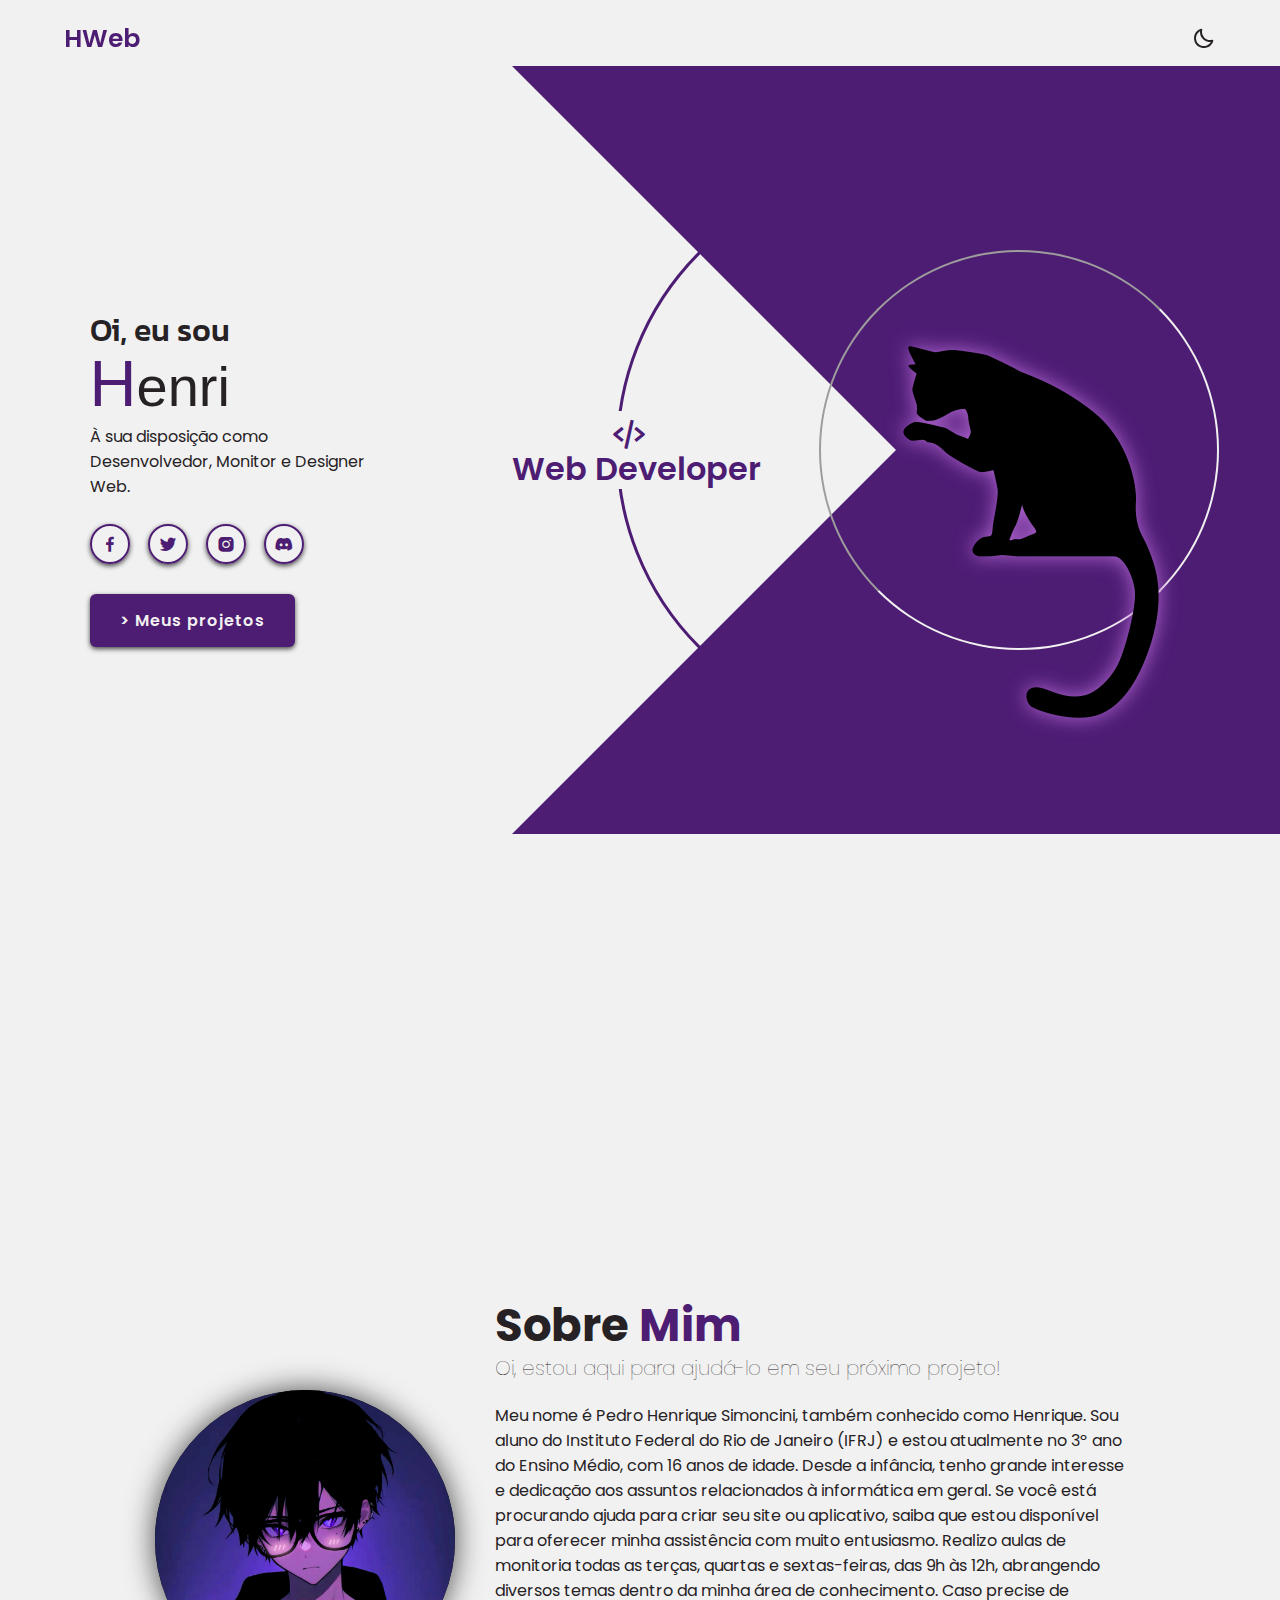
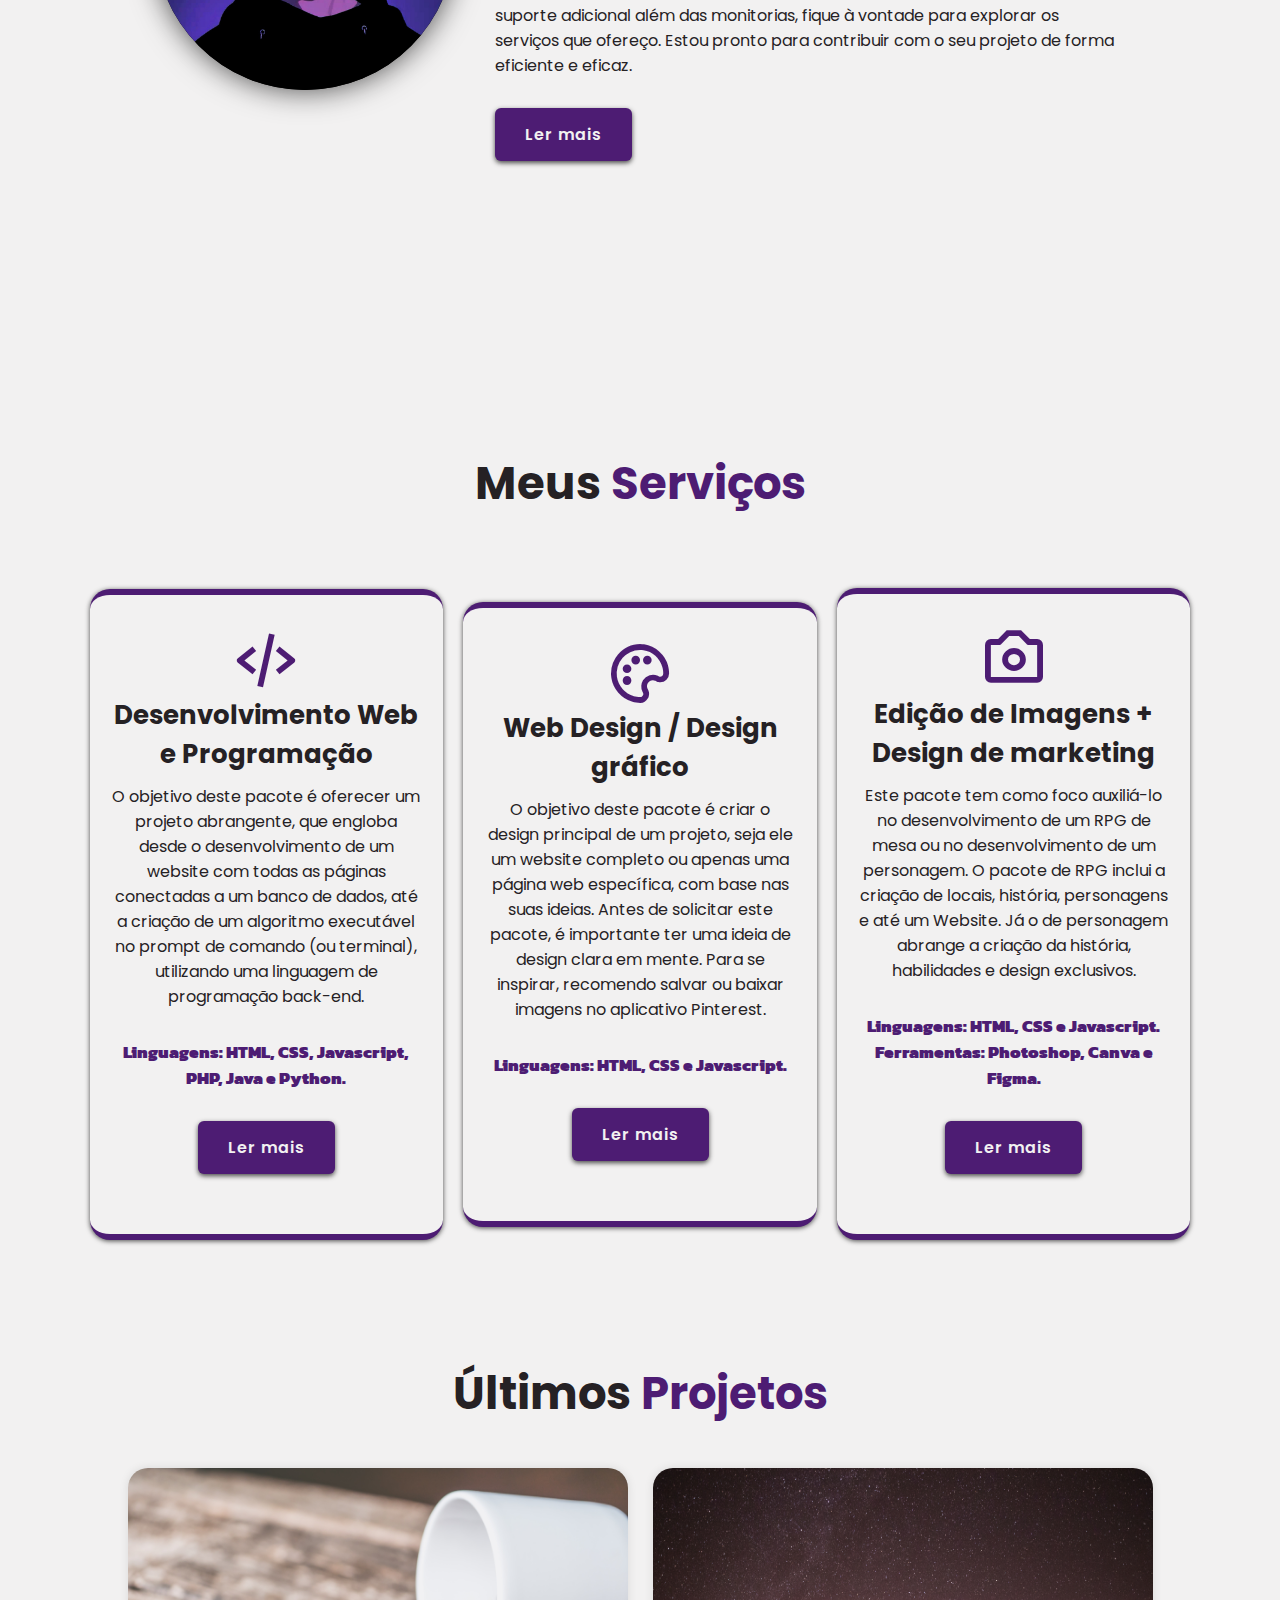
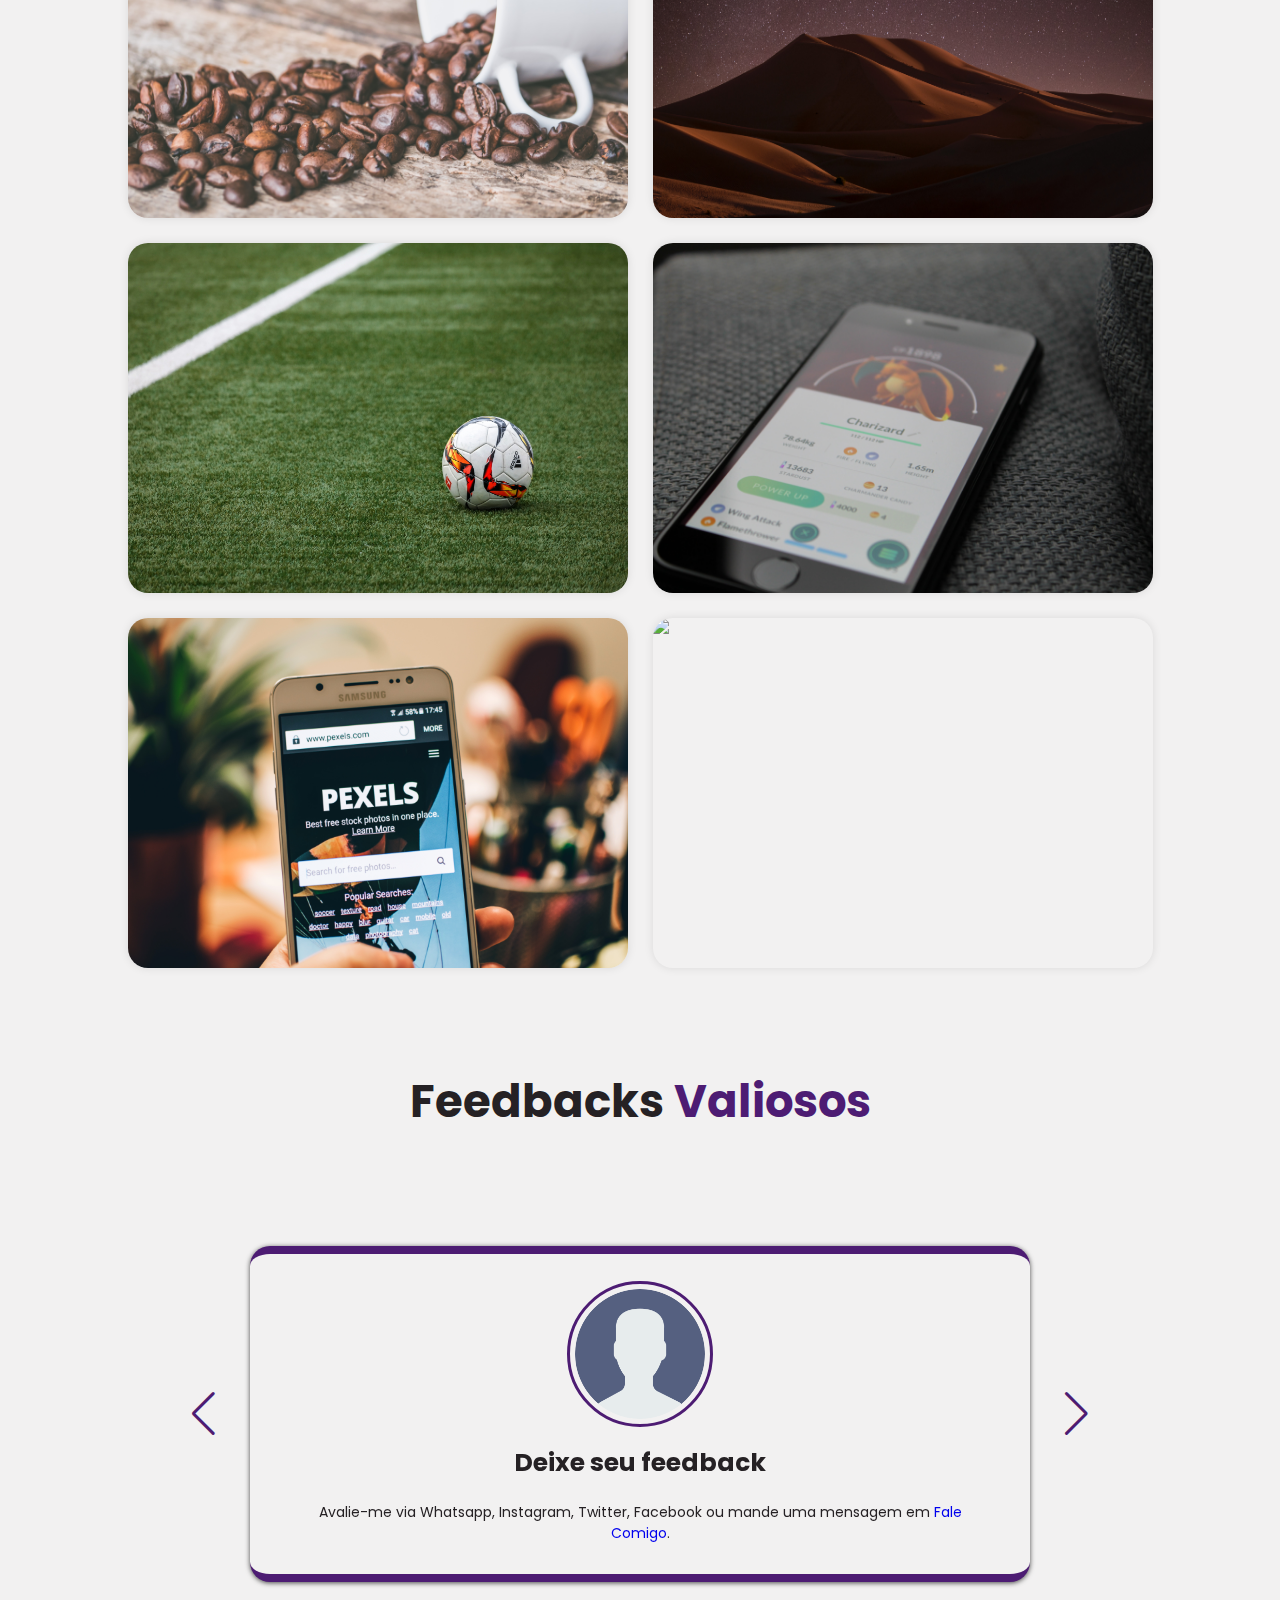
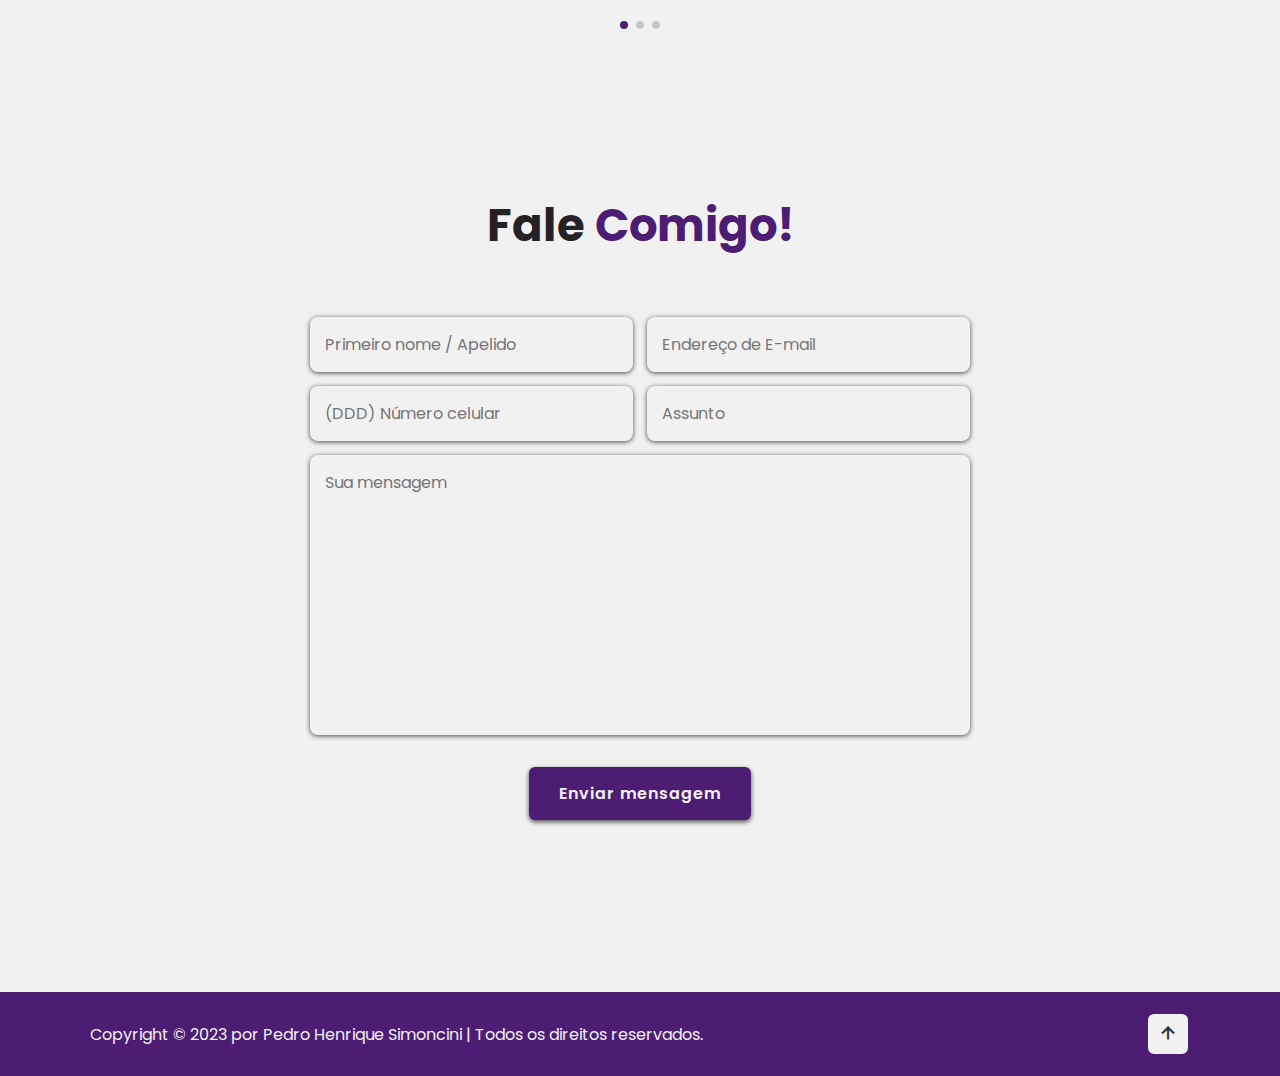
==== commit 471ca615: "Add files via upload" ====
--- a/index.html
+++ b/index.html
@@ -13,7 +13,7 @@
     <meta charset="UTF-8">
     <meta http-equiv="X-UA-Compatible" content="IE=edge">
     <meta name="viewport" content="width=device-width, initial-scale=1.0">
-    <link rel="shortcut icon" type="image/png" href="images/letter-h.png">
+    <link rel="shortcut icon" type="image/png" href="src/images/letter-h.png">
     <title>Henri's Web Assistant</title>
     <link href="https://fonts.cdnfonts.com/css/warm-stories" rel="stylesheet">
     <link href="https://fonts.cdnfonts.com/css/little-penguin" rel="stylesheet">
@@ -74,11 +74,11 @@
                 </div>
                 <div class="profession" style="--i:2;">
                     <i class='bx bxs-edit-alt'></i>
-                    <h3>Photo Editor</h3>
+                    <h3>Photo Edition</h3>
                 </div>
                 <div class="profession" style="--i:3;">
                     <i class='bx bx-dice-3'></i>
-                    <h3>Web Helper</h3>
+                    <h3>Web Assistant</h3>
                 </div>
                 <div class="circle">
                 </div>
@@ -139,13 +139,14 @@
                 <a href="services.html" class="btn">Ler mais</a>
             </div>
             <div class="services-box">
-                <i class='bx bx-dice-3'></i>
-                <h3>Desenvolvimento de RPG e Personagens</h3>
+                <i class='bx bx-camera'></i>
+                <h3>Edição de Imagens + Design de marketing</h3>
                 <p>Este pacote tem como foco auxiliá-lo no desenvolvimento de um RPG de mesa ou no
                     desenvolvimento de um personagem. O pacote de RPG inclui a criação de locais, história,
                     personagens e até um Website. Já o de personagem abrange a
                     criação da história, habilidades e design exclusivos.<br>
-                <div class="linguagem">Linguagens: HTML, CSS, Javascript e PHP.</div>
+                <div class="linguagem">Linguagens: HTML, CSS e Javascript.<br>
+                Ferramentas: Photoshop, Canva e Figma.</div>
                 </p>
 
                 <a href="services.html" class="btn">Ler mais</a>
@@ -162,7 +163,7 @@
                     <h4>Web Caffe</h4>
                     <p>Um Website dedicado a uma loja de café. Feito com o sonho de
                         criar uma cafeteria acolhedora para entusiastas da leitura, jogadores e programadores.</p>
-                    <a href="comingsoon.html"><i class=' bx bx-link-external'></i></a>
+                    <a target="_blank" href="comingsoon.html"><i class=' bx bx-link-external'></i></a>
                 </div>
             </div>
             <div class="portfolio-box">
@@ -172,7 +173,7 @@
                     <p>Futuro website destinado a criar um player online para RPG de mesa, com recursos de
                         personalização e servidores.
                     </p>
-                    <a href="comingsoon.html"><i class=' bx bx-link-external'></i></a>
+                    <a target="_blank" href="comingsoon.html"><i class=' bx bx-link-external'></i></a>
                 </div>
             </div>
             <div class="portfolio-box">
@@ -180,7 +181,7 @@
                 <div class="portfolio-layer">
                     <h4>Soccer Store</h4>
                     <p>Uma pequena loja virtual para marketing de recursos relacionados a futebol.</p>
-                    <a href="comingsoon.html"><i class=' bx bx-link-external'></i></a>
+                    <a target="_blank" href="comingsoon.html"><i class=' bx bx-link-external'></i></a>
                 </div>
             </div>
             <div class="portfolio-box">
@@ -188,7 +189,7 @@
                 <div class="portfolio-layer">
                     <h4>Pokébattle Simulator</h4>
                     <p>Pequeno jogo interativo feito em linguagem Java, com ASCII Art, executável no CMD.</p>
-                    <a href="comingsoon.html"><i class=' bx bx-link-external'></i></a>
+                    <a target="_blank" href="comingsoon.html"><i class=' bx bx-link-external'></i></a>
                 </div>
             </div>
             <div class="portfolio-box">
@@ -196,7 +197,7 @@
                 <div class="portfolio-layer">
                     <h4>Websites Responsivos</h4>
                     <p>Demonstrações de sites funcionais em diferentes plataformas digitais.</p>
-                    <a href="comingsoon.html"><i class=' bx bx-link-external'></i></a>
+                    <a target="_blank" href="comingsoon.html"><i class=' bx bx-link-external'></i></a>
                 </div>
             </div>
             <div class="portfolio-box">
@@ -204,7 +205,7 @@
                 <div class="portfolio-layer">
                     <h4>Vet Web</h4>
                     <p>Um Website para atendimento virtual de animais, desenvolvido para clínicas veterinárias.</p>
-                    <a href="comingsoon.html"><i class=' bx bx-link-external'></i></a>
+                    <a target="_blank" href="comingsoon.html"><i class=' bx bx-link-external'></i></a>
                 </div>
             </div>
 
--- a/src/css/style.css
+++ b/src/css/style.css
@@ -28,7 +28,7 @@
 }
 
 .dark-mode {
-    --bg-color: black;
+    --bg-color: #151515;
     --text-color: #F2F1F1;
     --shadow-color: #4D1C73;
     --main-color: #712CA5;
@@ -56,10 +56,11 @@
 .header {
     position: fixed;
     top: 0;
+    max-width: 100%;
     justify-content: space-between;
     left: 0;
     width: 100%;
-    padding: 2rem 7%;
+    padding: 2rem 5%;
     background: transparent;
     display: flex;
     align-items: center;
@@ -148,7 +149,7 @@
 
 #darkMode-icon {
     font-size: 2.4rem;
-    color: var(--bg-color);
+    color: var(--text-color);
     cursor: pointer;
     display: block;
     z-index: 100;
@@ -508,6 +509,7 @@
 
 .home-content p {
     font-size: 1.6rem;
+    max-width: 300px;
 }
 
 .home-content .social-media a {
@@ -543,6 +545,7 @@
     font-weight: 600;
     border: .2rem solid transparent;
     transition: .5s ease;
+    margin-bottom: 2rem;
 }
 
 .btn:hover {
@@ -612,7 +615,7 @@
     transform: rotate(calc(360deg / 4 * var(--i)));
     transform-origin: 384px;
     background: var(--bg-color);
-    padding: 13px 0;
+    padding: 4px 0;
 }
 
 .home .profession-box .profession:nth-child(1) i {
@@ -765,7 +768,7 @@
     border-top: .6rem solid var(--main-color);
     border-bottom: .6rem solid var(--main-color);
     transition: .5s ease;
-    height: 600px;
+    height: auto;
 }
 
 .services-container .services-box:hover {
@@ -1081,7 +1084,7 @@
     }
 
     .home .profession-container .overlay {
-        right: -9rem;
+        right: -12rem;
     }
 
     .home-img {
@@ -1176,7 +1179,7 @@
         position: absolute;
         right: 7rem;
         font-size: 2.6rem;
-        color: var(--bg-color);
+        color: var(--text-color);
         margin-bottom: .1rem;
     }
 
@@ -1185,7 +1188,7 @@
         top: 100%;
         left: 0;
         width: 100%;
-        padding: 1rem 3%;
+        padding: 1rem 5%;
         background: var(--bg-color);
         border-top: .1rem solid rgba(0, 0, 0, .5);
         box-shadow: 0 .5rem 1rem rgba(0, 0, 0, .3);
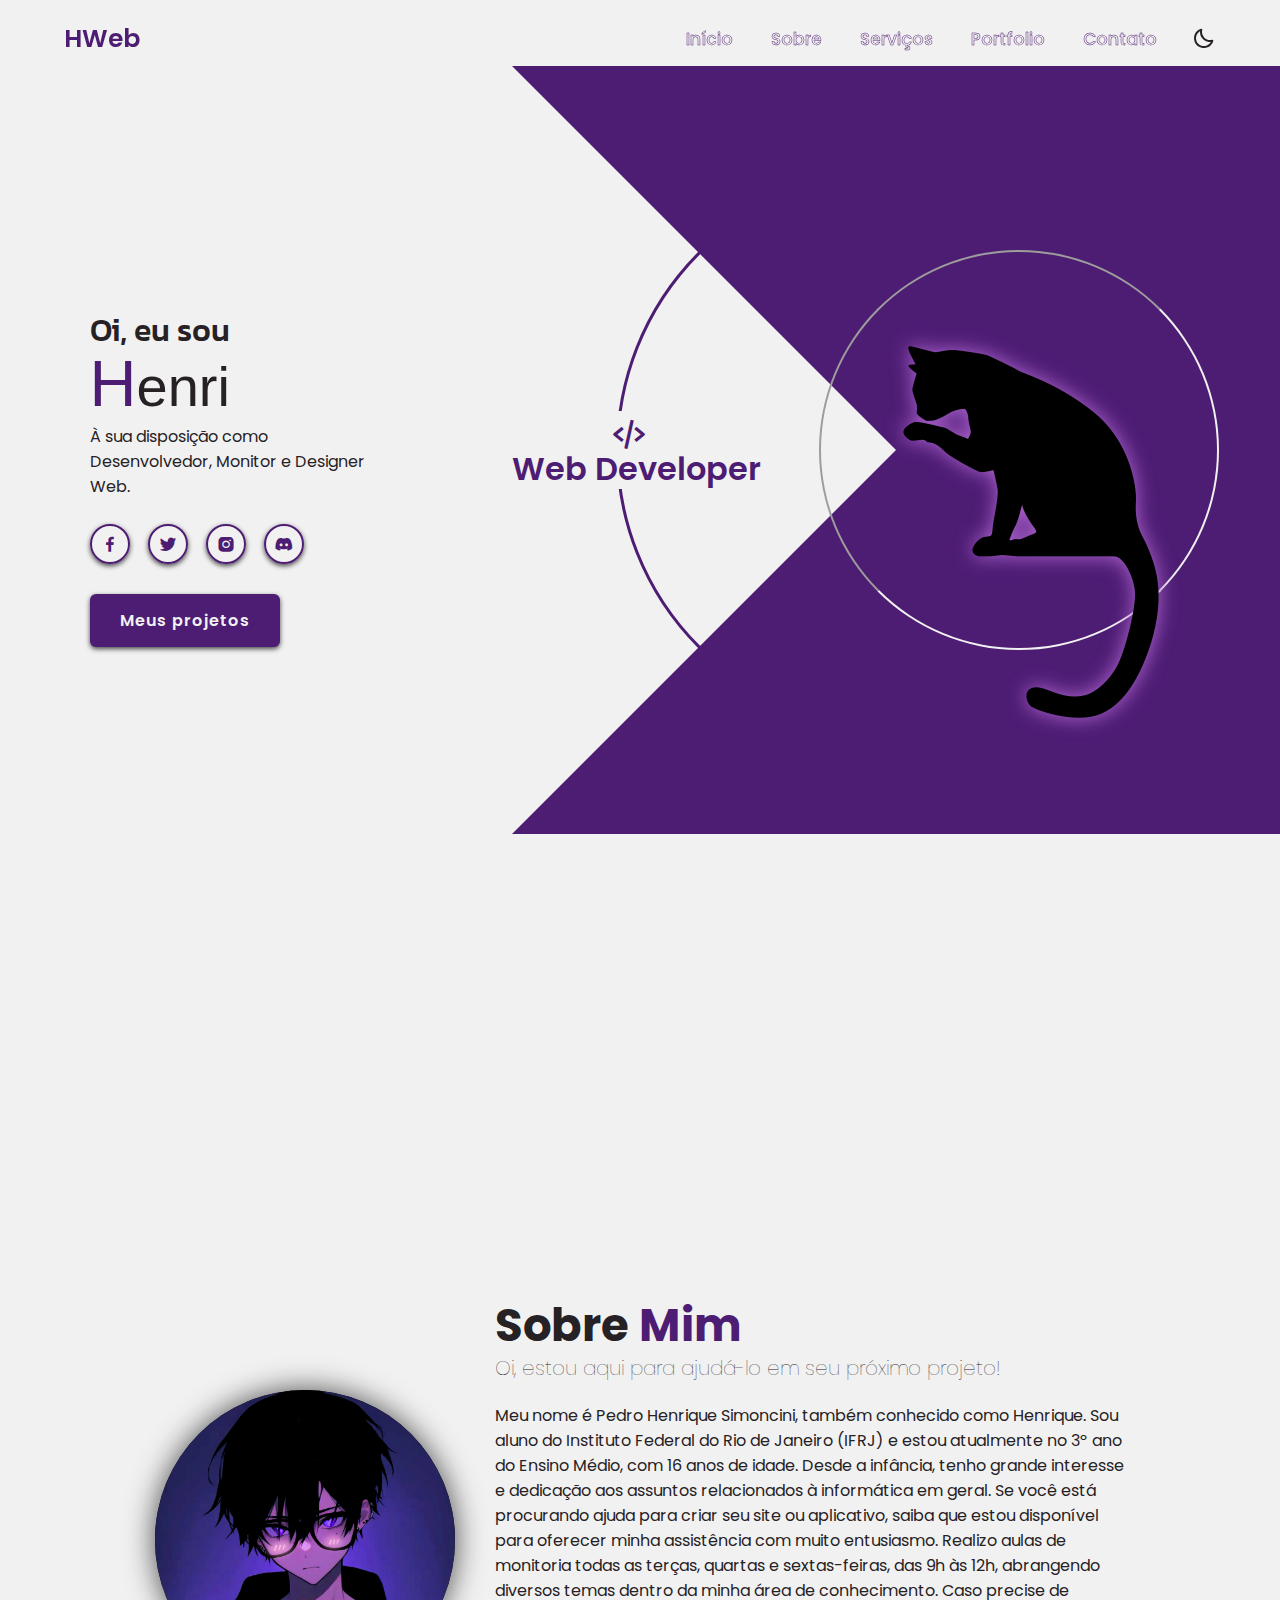
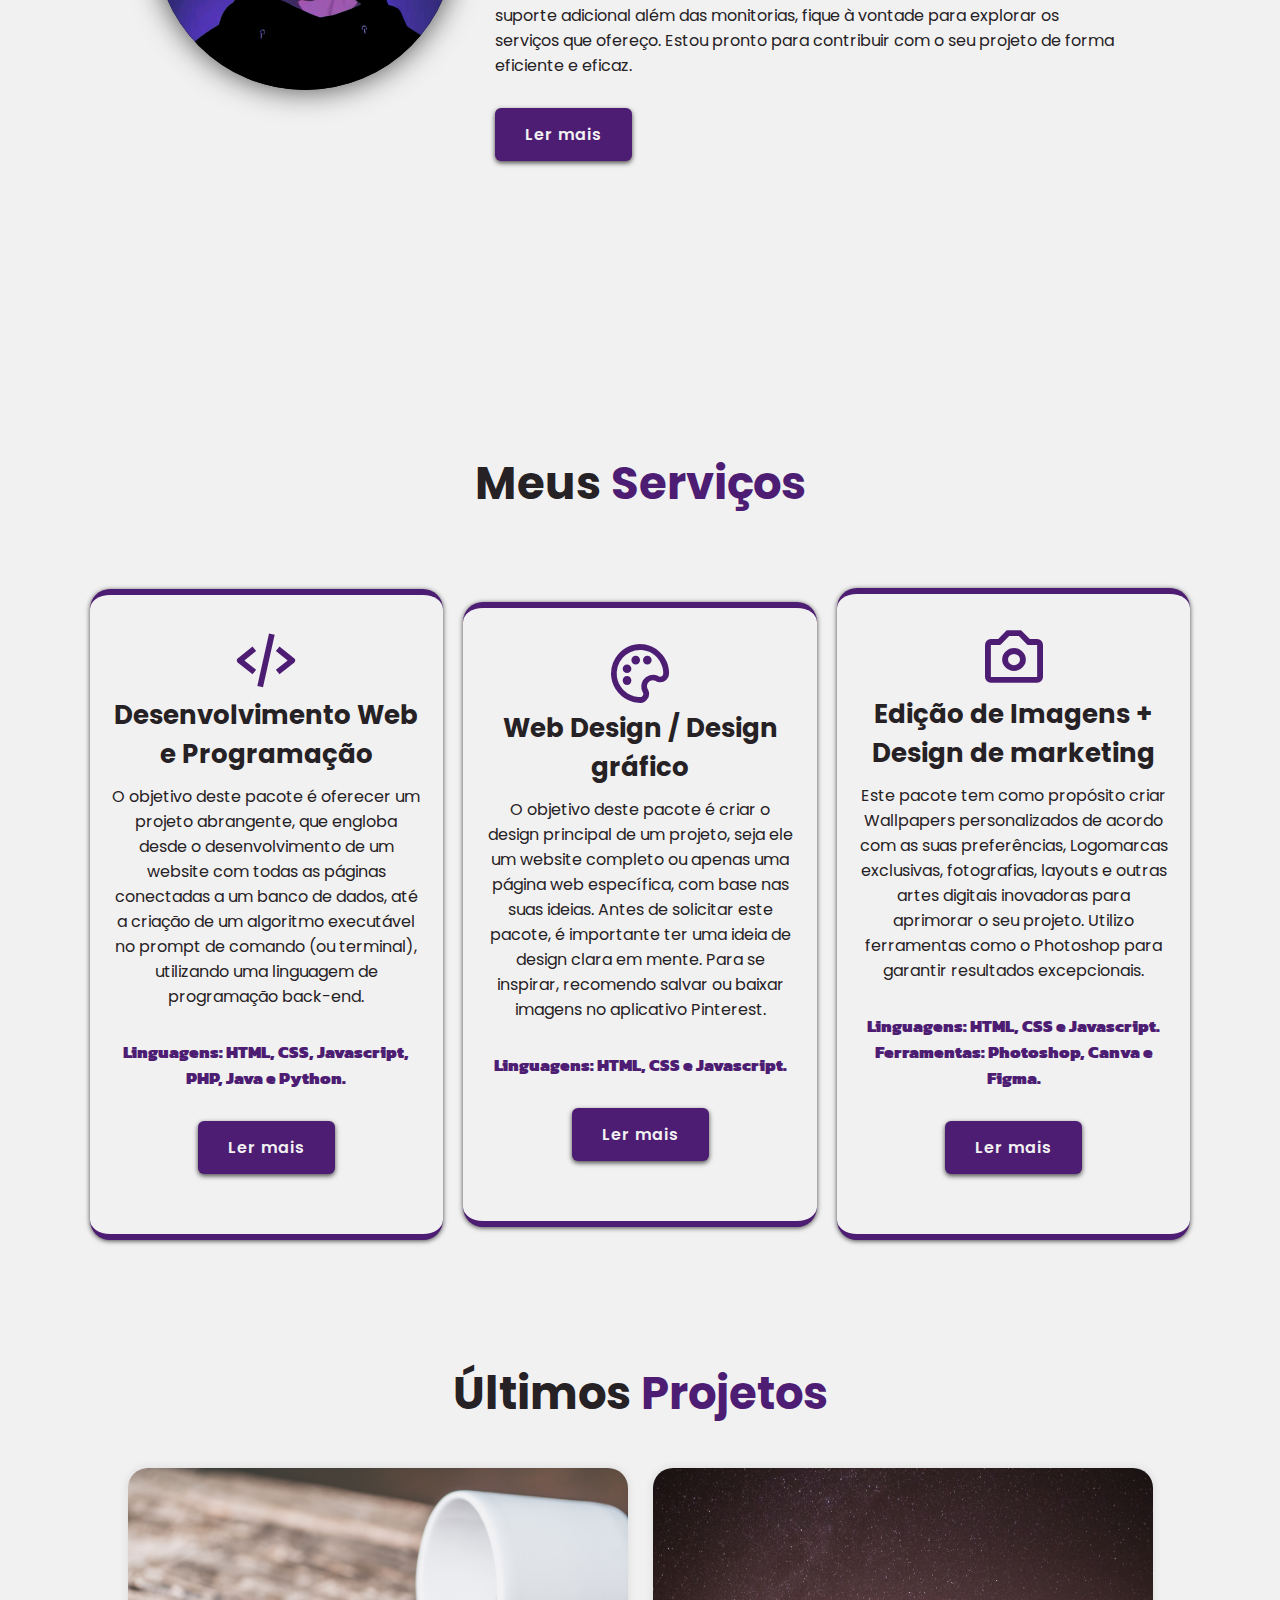
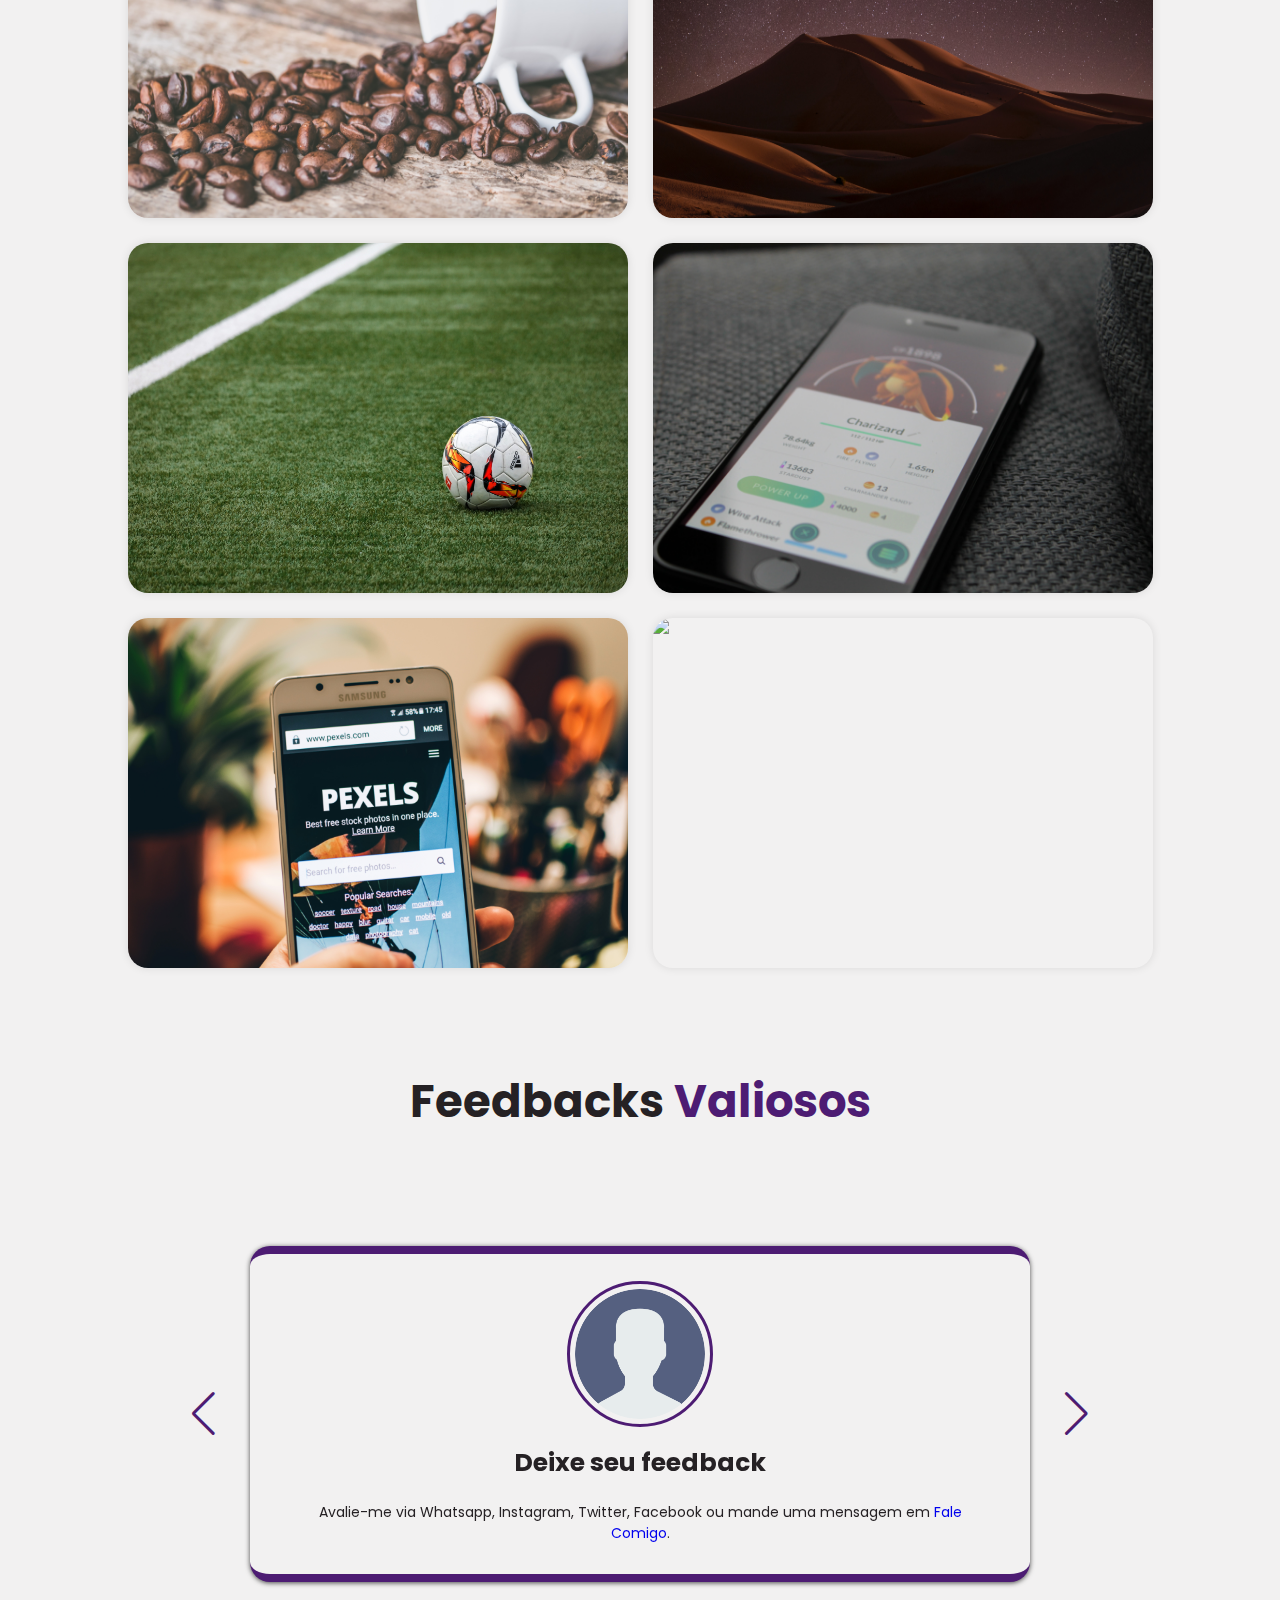
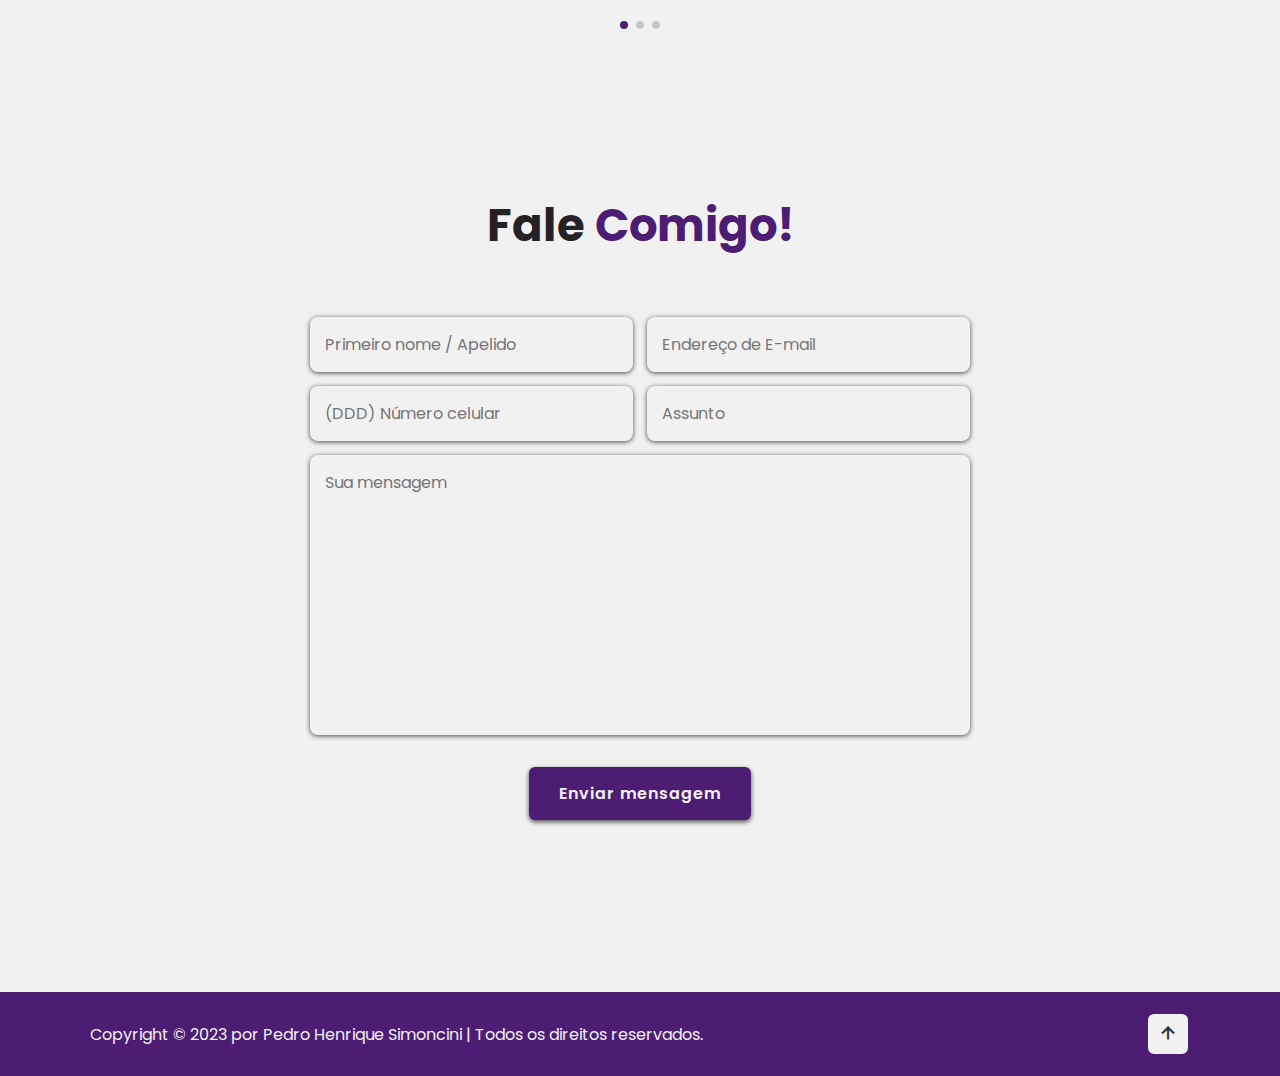
==== commit 9d596012: "Add files via upload" ====
--- a/index.html
+++ b/index.html
@@ -60,7 +60,7 @@
                 <a target="_blank" href="https://www.instagram.com/henri_eb/"><i class='bx bxl-instagram-alt'></i></a>
                 <a target="_blank" href="https://discord.gg/rafBBfaaJK"><i class='bx bxl-discord-alt'></i></a>
             </div>
-            <a href="#portfolio" class="btn">> Meus projetos</a>
+            <a href="#portfolio" class="btn">Meus projetos</a>
         </div>
         <div class="profession-container">
             <div class="profession-box">
@@ -77,7 +77,7 @@
                     <h3>Photo Edition</h3>
                 </div>
                 <div class="profession" style="--i:3;">
-                    <i class='bx bx-dice-3'></i>
+                    <i class='bx bx-camera'></i>
                     <h3>Web Assistant</h3>
                 </div>
                 <div class="circle">
@@ -141,12 +141,12 @@
             <div class="services-box">
                 <i class='bx bx-camera'></i>
                 <h3>Edição de Imagens + Design de marketing</h3>
-                <p>Este pacote tem como foco auxiliá-lo no desenvolvimento de um RPG de mesa ou no
-                    desenvolvimento de um personagem. O pacote de RPG inclui a criação de locais, história,
-                    personagens e até um Website. Já o de personagem abrange a
-                    criação da história, habilidades e design exclusivos.<br>
+                <p>Este pacote tem como propósito criar Wallpapers personalizados de acordo com as suas
+                    preferências, Logomarcas exclusivas, fotografias, layouts e outras artes digitais inovadoras para
+                    aprimorar o seu projeto. Utilizo ferramentas como o Photoshop para garantir resultados
+                    excepcionais.<br>
                 <div class="linguagem">Linguagens: HTML, CSS e Javascript.<br>
-                Ferramentas: Photoshop, Canva e Figma.</div>
+                    Ferramentas: Photoshop, Canva e Figma.</div>
                 </p>
 
                 <a href="services.html" class="btn">Ler mais</a>
--- a/src/css/style.css
+++ b/src/css/style.css
@@ -106,6 +106,8 @@
     position: relative;
     z-index: 100;
     font-size: 1.7rem;
+    -webkit-text-stroke-width: 0.5px;
+    -webkit-text-stroke-color: var(--main-color);
     color: var(--white-color);
     font-weight: 500;
     margin-right: 3.5rem;
@@ -180,7 +182,7 @@
     width: 100%;
     height: 100%;
     z-index: 1;
-    background-color: black;
+    background-color:  #212121;
 }
 
 .welcome .welcome-content {
@@ -232,7 +234,7 @@
     width: 100%;
     height: 100%;
     z-index: 50;
-    background-color: black;
+    background-color: #181818;
     overflow: hidden;
 }
 
@@ -285,7 +287,7 @@
     cursor: default;
     box-shadow: 0 10px 15px -3px var(--main-color), 0 4px 6px -4px var(--white-color);
     border-radius: 10px;
-    background-color: black;
+    background-color: #181818;
     background: linear-gradient(45deg, #B468D5 0%, var(--main-color) 100%);
     transition: .2s cubic-bezier(0.55, 0.085, 0.68, 0.53);
 }
@@ -350,7 +352,7 @@
     justify-content: center;
     text-align: center;
     color: var(--white-color);
-    background-color: black;
+    background-color: #181818;
 }
 
 .tips h1 {
@@ -1094,7 +1096,7 @@
 
 @media (max-width: 1024px) {
     .header {
-        padding: 2rem 3%;
+        padding: 2rem 1rem;
     }
 
     section {
@@ -1188,7 +1190,7 @@
         top: 100%;
         left: 0;
         width: 100%;
-        padding: 1rem 5%;
+        padding: 1rem 1rem;
         background: var(--bg-color);
         border-top: .1rem solid rgba(0, 0, 0, .5);
         box-shadow: 0 .5rem 1rem rgba(0, 0, 0, .3);
@@ -1202,7 +1204,7 @@
     .navbar a {
         display: block;
         font-size: 2rem;
-        margin: 3rem 0;
+        margin: 3rem 0rem;
         color: var(--text-color);
     }
 
@@ -1351,7 +1353,16 @@
     .about-content p {
         width: 80vw;
     }
-
+    .about-img {
+        width: 250px;
+        height: 250px;
+    }
+    
+    .about-img img {
+        width: 252px;
+        height: 252px;
+    }
+    
     .home {
         padding: 0 3% 30rem;
     }
@@ -1563,7 +1574,7 @@
     justify-content: center;
     text-align: center;
     color: var(--white-color);
-    background-color: black;
+    background-color: #181818;
 }
 
 .comprar h1 {
